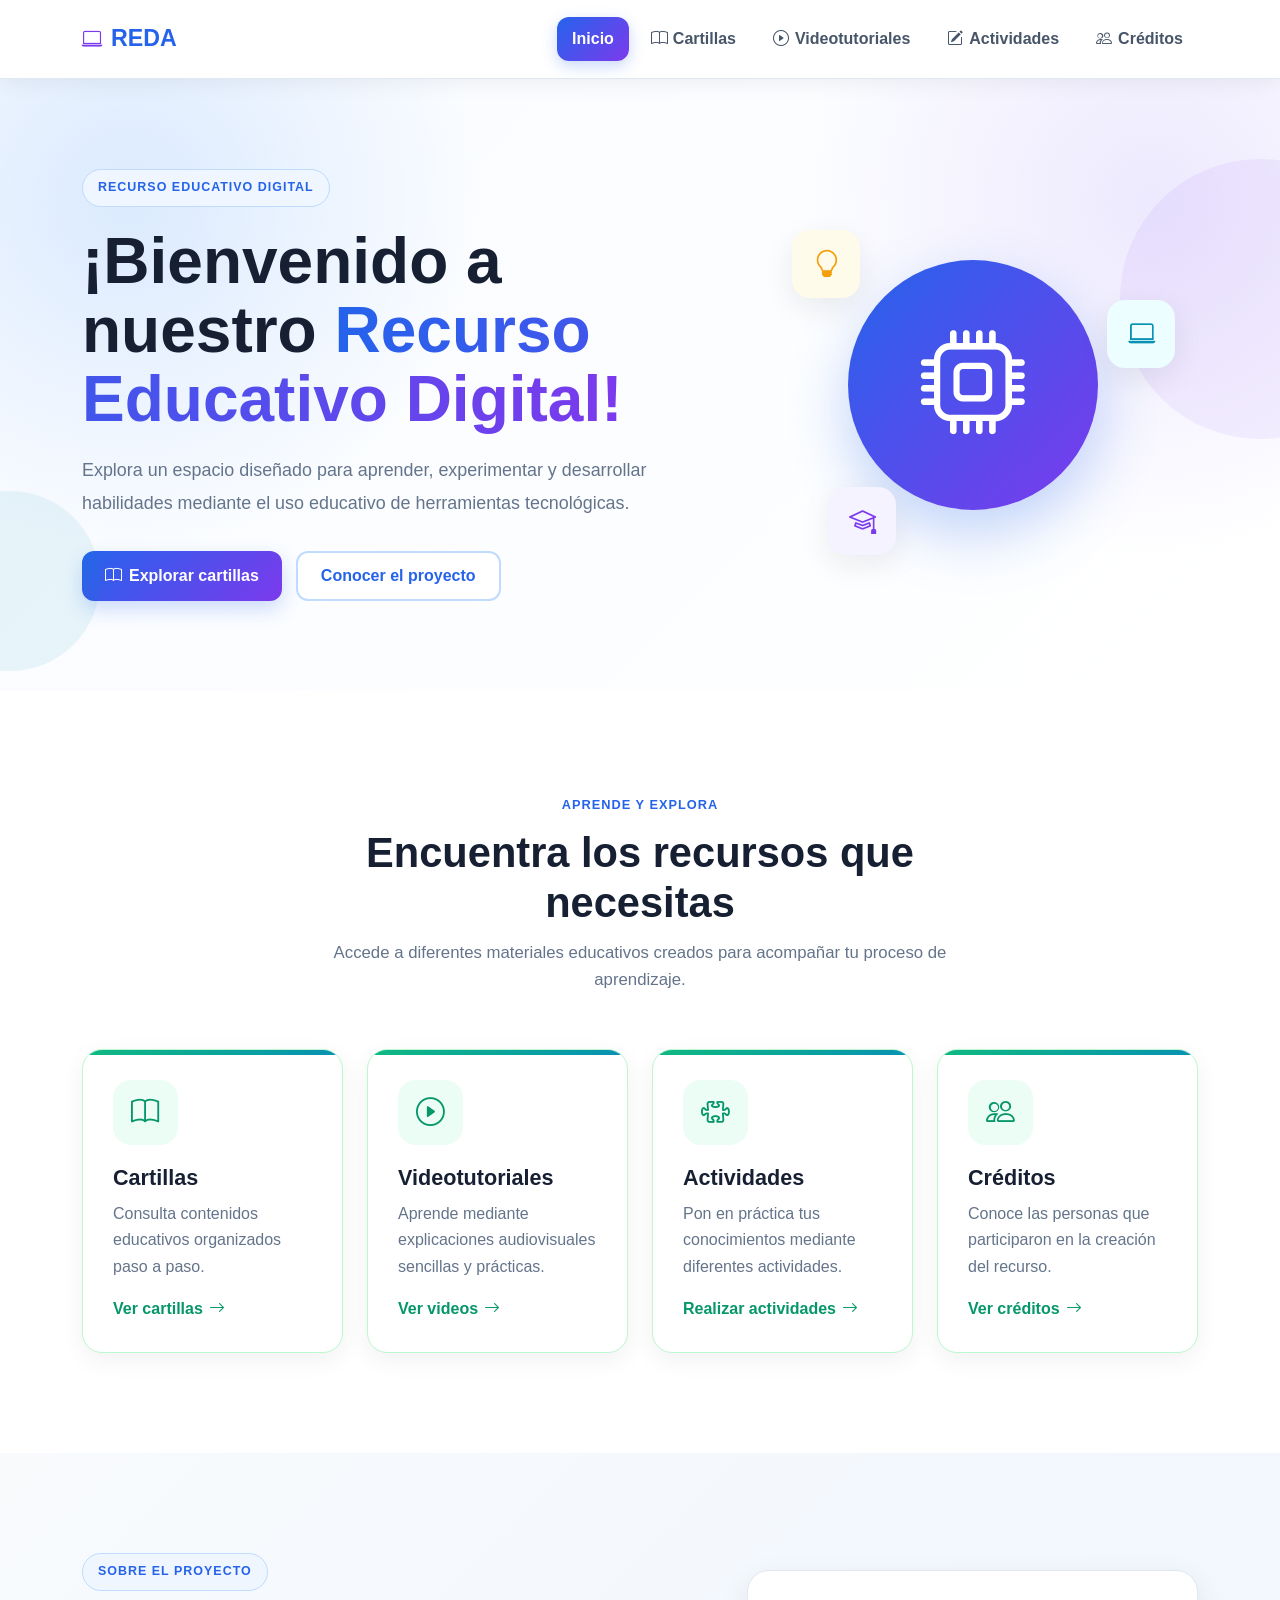
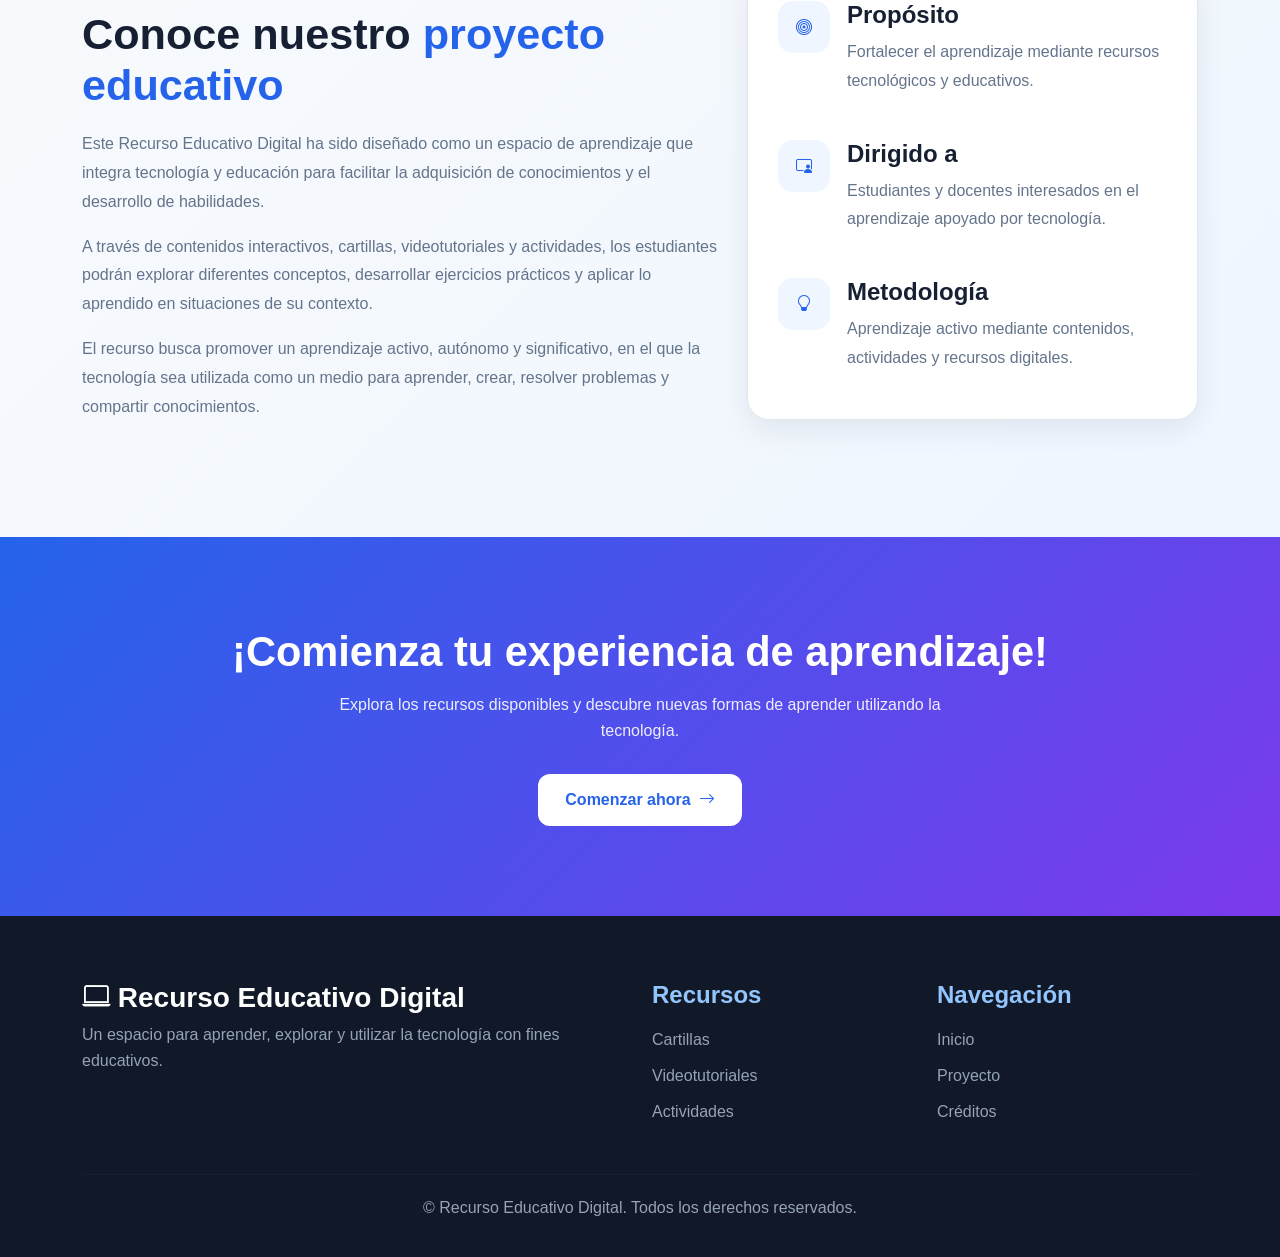
==== index.html @ 580f33d4 "avance1" ====
<!DOCTYPE html>
<html lang="es">
<head>
    <meta charset="UTF-8">
    <meta name="viewport" content="width=device-width, initial-scale=1.0">

    <title>Recurso Educativo Digital</title>

    <!-- Bootstrap -->
    <link 
        href="https://cdn.jsdelivr.net/npm/bootstrap@5.3.2/dist/css/bootstrap.min.css" 
        rel="stylesheet"
    >

    <!-- Iconos -->
    <link 
        rel="stylesheet" 
        href="https://cdn.jsdelivr.net/npm/bootstrap-icons@1.11.3/font/bootstrap-icons.min.css"
    >

    <!-- CSS propio -->
    <link rel="stylesheet" href="css/variables.css"> 
    <link rel="stylesheet" href="css/base.css">
    <link rel="stylesheet" href="css/layout.css">
    <link rel="stylesheet" href="css/components.css">
</head>

<body>

    <!-- ================= HEADER ================= -->
    <header class="header-principal">

        <nav class="menu-principal navbar navbar-expand-lg">

            <div class="container">

                <!-- Logo / Nombre -->
                <a class="navbar-brand" href="index.html">
                    <i class="bi bi-laptop"></i>
                    REDA
                </a>

                <!-- Botón responsive -->
                <button 
                    class="navbar-toggler" 
                    type="button"
                    data-bs-toggle="collapse"
                    data-bs-target="#menuNavegacion"
                >
                    <span class="navbar-toggler-icon"></span>
                </button>

                <!-- Menú -->
                <div class="collapse navbar-collapse" id="menuNavegacion">

                    <ul class="navbar-nav ms-auto">

                        <li class="nav-item">
                            <a class="nav-link activo" href="index.html">
                                Inicio
                            </a>
                        </li>

                        <li class="nav-item">
                            <a class="nav-link" href="cartillas.html">
                                <i class="bi bi-book"></i>
                                Cartillas
                            </a>
                        </li>

                        <li class="nav-item">
                            <a class="nav-link" href="videotutoriales.html">
                                <i class="bi bi-play-circle"></i>
                                Videotutoriales
                            </a>
                        </li>

                        <li class="nav-item">
                            <a class="nav-link" href="actividades.html">
                                <i class="bi bi-pencil-square"></i>
                                Actividades
                            </a>
                        </li>

                        <li class="nav-item">
                            <a class="nav-link" href="creditos.html">
                                <i class="bi bi-people"></i>
                                Créditos
                            </a>
                        </li>

                    </ul>

                </div>

            </div>

        </nav>

    </header>


    <!-- ================= HERO ================= -->
    <main>

        <section class="hero">

            <div class="container">

                <div class="row align-items-center">

                    <!-- Texto -->
                    <div class="col-lg-7">

                        <span class="etiqueta">
                            RECURSO EDUCATIVO DIGITAL
                        </span>

                        <h1>
                            ¡Bienvenido a nuestro
                            <span>Recurso Educativo Digital!</span>
                        </h1>

                        <p class="hero-texto">
                            Explora un espacio diseñado para aprender,
                            experimentar y desarrollar habilidades mediante
                            el uso educativo de herramientas tecnológicas.
                        </p>

                        <div class="hero-botones">

                            <a href="cartillas.html" class="btn btn-principal">
                                <i class="bi bi-book"></i>
                                Explorar cartillas
                            </a>

                            <a href="#proyecto" class="btn btn-secundario">
                                Conocer el proyecto
                            </a>

                        </div>

                    </div>


                    <!-- Ilustración -->
                    <div class="col-lg-5">

                        <div class="hero-ilustracion">

                            <div class="icono-flotante icono-1">
                                <i class="bi bi-lightbulb"></i>
                            </div>

                            <div class="icono-flotante icono-2">
                                <i class="bi bi-laptop"></i>
                            </div>

                            <div class="icono-flotante icono-3">
                                <i class="bi bi-mortarboard"></i>
                            </div>

                            <div class="circulo-principal">
                                <i class="bi bi-cpu"></i>
                            </div>

                        </div>

                    </div>

                </div>

            </div>

        </section>


        <!-- ================= RECURSOS ================= -->

        <section class="recursos">

            <div class="container">

                <div class="titulo-seccion">

                    <span>APRENDE Y EXPLORA</span>

                    <h2>
                        Encuentra los recursos
                        que necesitas
                    </h2>

                    <p>
                        Accede a diferentes materiales educativos
                        creados para acompañar tu proceso de aprendizaje.
                    </p>

                </div>


                <div class="row g-4">

                    <!-- Cartillas -->
                    <div class="col-md-6 col-lg-3">

                        <div class="tarjeta-recurso">

                            <div class="icono-recurso">
                                <i class="bi bi-book"></i>
                            </div>

                            <h3>Cartillas</h3>

                            <p>
                                Consulta contenidos educativos organizados
                                paso a paso.
                            </p>

                            <a href="cartillas.html">
                                Ver cartillas
                                <i class="bi bi-arrow-right"></i>
                            </a>

                        </div>

                    </div>


                    <!-- Videos -->
                    <div class="col-md-6 col-lg-3">

                        <div class="tarjeta-recurso">

                            <div class="icono-recurso">
                                <i class="bi bi-play-circle"></i>
                            </div>

                            <h3>Videotutoriales</h3>

                            <p>
                                Aprende mediante explicaciones audiovisuales
                                sencillas y prácticas.
                            </p>

                            <a href="videotutoriales.html">
                                Ver videos
                                <i class="bi bi-arrow-right"></i>
                            </a>

                        </div>

                    </div>


                    <!-- Actividades -->
                    <div class="col-md-6 col-lg-3">

                        <div class="tarjeta-recurso">

                            <div class="icono-recurso">
                                <i class="bi bi-puzzle"></i>
                            </div>

                            <h3>Actividades</h3>

                            <p>
                                Pon en práctica tus conocimientos mediante
                                diferentes actividades.
                            </p>

                            <a href="actividades.html">
                                Realizar actividades
                                <i class="bi bi-arrow-right"></i>
                            </a>

                        </div>

                    </div>


                    <!-- Créditos -->
                    <div class="col-md-6 col-lg-3">

                        <div class="tarjeta-recurso">

                            <div class="icono-recurso">
                                <i class="bi bi-people"></i>
                            </div>

                            <h3>Créditos</h3>

                            <p>
                                Conoce las personas que participaron
                                en la creación del recurso.
                            </p>

                            <a href="creditos.html">
                                Ver créditos
                                <i class="bi bi-arrow-right"></i>
                            </a>

                        </div>

                    </div>

                </div>

            </div>

        </section>


        <!-- ================= PRESENTACIÓN DEL PROYECTO ================= -->

        <section id="proyecto" class="presentacion-proyecto">

            <div class="container">

                <div class="row align-items-center">

                    <!-- Texto -->
                    <div class="col-lg-7">

                        <span class="etiqueta">
                            SOBRE EL PROYECTO
                        </span>

                        <h2>
                            Conoce nuestro
                            <span>proyecto educativo</span>
                        </h2>

                        <p>
                            Este Recurso Educativo Digital ha sido diseñado
                            como un espacio de aprendizaje que integra
                            tecnología y educación para facilitar la
                            adquisición de conocimientos y el desarrollo
                            de habilidades.
                        </p>

                        <p>
                            A través de contenidos interactivos, cartillas,
                            videotutoriales y actividades, los estudiantes
                            podrán explorar diferentes conceptos,
                            desarrollar ejercicios prácticos y aplicar
                            lo aprendido en situaciones de su contexto.
                        </p>

                        <p>
                            El recurso busca promover un aprendizaje
                            activo, autónomo y significativo, en el que
                            la tecnología sea utilizada como un medio
                            para aprender, crear, resolver problemas
                            y compartir conocimientos.
                        </p>

                    </div>


                    <!-- Información -->
                    <div class="col-lg-5">

                        <div class="info-proyecto">

                            <div class="dato-proyecto">

                                <div class="dato-icono">
                                    <i class="bi bi-bullseye"></i>
                                </div>

                                <div>
                                    <h4>Propósito</h4>

                                    <p>
                                        Fortalecer el aprendizaje mediante
                                        recursos tecnológicos y educativos.
                                    </p>
                                </div>

                            </div>


                            <div class="dato-proyecto">

                                <div class="dato-icono">
                                    <i class="bi bi-person-video3"></i>
                                </div>

                                <div>
                                    <h4>Dirigido a</h4>

                                    <p>
                                        Estudiantes y docentes interesados
                                        en el aprendizaje apoyado por tecnología.
                                    </p>
                                </div>

                            </div>


                            <div class="dato-proyecto">

                                <div class="dato-icono">
                                    <i class="bi bi-lightbulb"></i>
                                </div>

                                <div>
                                    <h4>Metodología</h4>

                                    <p>
                                        Aprendizaje activo mediante contenidos,
                                        actividades y recursos digitales.
                                    </p>
                                </div>

                            </div>

                        </div>

                    </div>

                </div>

            </div>

        </section>


        <!-- ================= LLAMADO A LA ACCIÓN ================= -->

        <section class="llamado-accion">

            <div class="container text-center">

                <h2>
                    ¡Comienza tu experiencia de aprendizaje!
                </h2>

                <p>
                    Explora los recursos disponibles y descubre nuevas
                    formas de aprender utilizando la tecnología.
                </p>

                <a href="cartillas.html" class="btn btn-blanco">
                    Comenzar ahora
                    <i class="bi bi-arrow-right"></i>
                </a>

            </div>

        </section>

    </main>


    <!-- ================= FOOTER ================= -->

    <footer class="footer">

        <div class="container">

            <div class="row">

                <div class="col-md-6">

                    <h3>
                        <i class="bi bi-laptop"></i>
                        Recurso Educativo Digital
                    </h3>

                    <p>
                        Un espacio para aprender, explorar y utilizar
                        la tecnología con fines educativos.
                    </p>

                </div>


                <div class="col-md-3">

                    <h4>Recursos</h4>

                    <a href="cartillas.html">Cartillas</a>
                    <a href="videotutoriales.html">Videotutoriales</a>
                    <a href="actividades.html">Actividades</a>

                </div>


                <div class="col-md-3">

                    <h4>Navegación</h4>

                    <a href="index.html">Inicio</a>
                    <a href="#proyecto">Proyecto</a>
                    <a href="creditos.html">Créditos</a>

                </div>

            </div>


            <hr>

            <div class="footer-bottom">

                <p>
                    © <span id="anio"></span>
                    Recurso Educativo Digital.
                    Todos los derechos reservados.
                </p>

            </div>

        </div>

    </footer>


    <!-- Bootstrap JS -->
    <script 
        src="https://cdn.jsdelivr.net/npm/bootstrap@5.3.2/dist/js/bootstrap.bundle.min.js">
    </script>

    <!-- JS propio -->
    <script src="js/index.js"></script>

</body>
</html>
---- css/variables.css ----
:root {

    /* COLORES PRINCIPALES */

    --azul: #2563eb;
    --azul-oscuro: #1d4ed8;
    --azul-claro: #eff6ff;

    --morado: #7c3aed;
    --morado-claro: #f5f3ff;

    --turquesa: #0891b2;
    --turquesa-claro: #ecfeff;

    --verde: #10b981;
    --verde-oscuro: #059669;
    --verde-claro: #ecfdf5;

    --naranja: #f59e0b;
    --naranja-claro: #fffbeb;

    --rosa: #ec4899;
    --rosa-claro: #fdf2f8;


    /* TEXTO */

    --texto: #172033;
    --texto-secundario: #64748b;


    /* FONDOS */

    --blanco: #ffffff;
    --fondo: #f8fafc;
    --fondo-azul: #f1f5ff;


    /* BORDES */

    --borde: #e2e8f0;


    /* SOMBRAS */

    --sombra:
        0 10px 30px rgba(15, 23, 42, 0.08);

    --sombra-hover:
        0 18px 40px rgba(15, 23, 42, 0.13);


    /* BORDES */

    --radio: 18px;
}
---- css/base.css ----
* {
    margin: 0;
    padding: 0;
    box-sizing: border-box;
}

html {
    scroll-behavior: smooth;
}

body {
    font-family: Arial, Helvetica, sans-serif;
    color: var(--color-texto);
    background: var(--color-fondo);
    line-height: 1.6;
}

a {
    text-decoration: none;
}

p {
    color: var(--color-texto-suave);
}

h1,
h2,
h3,
h4 {
    font-weight: 700;
}
---- css/layout.css ----
/* =====================================
   GENERAL
===================================== */

* {
    box-sizing: border-box;
}

html {
    scroll-behavior: smooth;
}

body {
    margin: 0;
    font-family: "Segoe UI", Arial, sans-serif;
    color: var(--texto);
    background: var(--fondo);
}

a {
    text-decoration: none;
}


/* =====================================
   BARRA DE NAVEGACIÓN
===================================== */

.header-principal {

    position: sticky;
    top: 0;

    z-index: 1000;

    background: rgba(255,255,255,0.94);

    backdrop-filter: blur(12px);

    border-bottom: 1px solid var(--borde);

    box-shadow:
        0 4px 20px rgba(15,23,42,0.06);
}


.menu-principal {

    min-height: 78px;
}


/* LOGO */

.navbar-brand {

    display: flex;

    align-items: center;

    gap: 8px;

    font-size: 1.45rem;

    font-weight: 800;

    color: var(--azul) !important;
}

.navbar-brand i {

    font-size: 1.3rem;

    color: var(--morado);
}


/* MENU */

.navbar-nav {

    gap: 7px;
}

.nav-link {

    display: flex !important;

    align-items: center;

    gap: 6px;

    padding: 9px 15px !important;

    border-radius: 12px;

    color: #475569 !important;

    font-weight: 600;

    transition: all 0.25s ease;
}

.nav-link:hover {

    color: var(--azul) !important;

    background: var(--azul-claro);

    transform: translateY(-2px);
}


/* INICIO ACTIVO */

.nav-link.activo {

    color: white !important;

    background:
        linear-gradient(
            135deg,
            var(--azul),
            var(--morado)
        );

    box-shadow:
        0 5px 15px rgba(37,99,235,0.25);
}

.nav-link.activo:hover {

    color: white !important;

    background:
        linear-gradient(
            135deg,
            var(--azul-oscuro),
            var(--morado)
        );
}


/* =====================================
   HERO
===================================== */

.hero {

    position: relative;

    overflow: hidden;

    min-height: 600px;

    display: flex;

    align-items: center;

    padding: 90px 0;

    background:

        radial-gradient(
            circle at 10% 20%,
            #dbeafe,
            transparent 28%
        ),

        radial-gradient(
            circle at 90% 20%,
            #ede9fe,
            transparent 28%
        ),

        linear-gradient(
            135deg,
            #f8fbff,
            #ffffff
        );
}


/* decoración */

.hero::before {

    content: "";

    position: absolute;

    width: 280px;

    height: 280px;

    border-radius: 50%;

    background:
        rgba(124,58,237,0.07);

    right: -120px;

    top: 80px;
}

.hero::after {

    content: "";

    position: absolute;

    width: 180px;

    height: 180px;

    border-radius: 50%;

    background:
        rgba(8,145,178,0.08);

    left: -80px;

    bottom: 20px;
}


/* TITULO */

.hero h1 {

    position: relative;

    z-index: 2;

    font-size:
        clamp(
            2.5rem,
            5vw,
            4.2rem
        );

    line-height: 1.08;

    font-weight: 800;

    margin: 20px 0;
}

.hero h1 span {

    background:

        linear-gradient(
            90deg,
            var(--azul),
            var(--morado)
        );

    -webkit-background-clip: text;

    -webkit-text-fill-color: transparent;
}


.hero-texto {

    max-width: 680px;

    color: var(--texto-secundario);

    font-size: 1.12rem;

    line-height: 1.8;

    margin-bottom: 32px;
}


/* ETIQUETA */

.etiqueta {

    display: inline-block;

    padding: 8px 15px;

    border-radius: 50px;

    background: var(--azul-claro);

    color: var(--azul);

    border: 1px solid #bfdbfe;

    font-size: 0.78rem;

    font-weight: 800;

    letter-spacing: 1px;
}


/* =====================================
   BOTONES HERO
===================================== */

.hero-botones {

    display: flex;

    gap: 14px;

    flex-wrap: wrap;
}


/* =====================================
   ILUSTRACIÓN
===================================== */

.hero-ilustracion {

    height: 390px;

    position: relative;

    display: flex;

    justify-content: center;

    align-items: center;
}


.circulo-principal {

    width: 250px;

    height: 250px;

    border-radius: 50%;

    display: flex;

    justify-content: center;

    align-items: center;

    color: white;

    font-size: 6.5rem;

    background:

        linear-gradient(
            135deg,
            var(--azul),
            var(--morado)
        );

    box-shadow:

        0 25px 60px
        rgba(37,99,235,0.28);
}


/* ICONOS FLOTANTES */

.icono-flotante {

    position: absolute;

    width: 68px;

    height: 68px;

    border-radius: 18px;

    display: flex;

    justify-content: center;

    align-items: center;

    font-size: 1.7rem;

    background: white;

    box-shadow: var(--sombra);

    animation: flotar 4s ease-in-out infinite;
}


.icono-1 {

    top: 40px;

    left: 10%;

    color: var(--naranja);

    background: var(--naranja-claro);
}

.icono-2 {

    right: 5%;

    top: 110px;

    color: var(--turquesa);

    background: var(--turquesa-claro);
}

.icono-3 {

    bottom: 25px;

    left: 18%;

    color: var(--morado);

    background: var(--morado-claro);
}


@keyframes flotar {

    0% {
        transform: translateY(0);
    }

    50% {
        transform: translateY(-10px);
    }

    100% {
        transform: translateY(0);
    }
}


/* =====================================
   RECURSOS
===================================== */

.recursos {

    padding: 100px 0;

    background: white;
}


.titulo-seccion {

    max-width: 700px;

    margin:
        0 auto 55px;

    text-align: center;
}


.titulo-seccion span {

    color: var(--azul);

    font-size: 0.8rem;

    font-weight: 800;

    letter-spacing: 1px;
}


.titulo-seccion h2 {

    margin: 12px 0;

    font-size: 2.6rem;

    font-weight: 800;
}


.titulo-seccion p {

    color: var(--texto-secundario);

    font-size: 1.05rem;
}


/* =====================================
   PRESENTACIÓN DEL PROYECTO
===================================== */

.presentacion-proyecto {

    padding: 100px 0;

    background:

        linear-gradient(
            135deg,
            #f8fafc,
            #eff6ff
        );
}


.presentacion-proyecto h2 {

    font-size: 2.7rem;

    font-weight: 800;

    margin: 18px 0;
}


.presentacion-proyecto h2 span {

    color: var(--azul);
}


.presentacion-proyecto p {

    color: var(--texto-secundario);

    line-height: 1.8;
}


/* =====================================
   INFORMACIÓN PROYECTO
===================================== */

.info-proyecto {

    padding: 30px;

    background: white;

    border-radius: 22px;

    border: 1px solid var(--borde);

    box-shadow: var(--sombra);
}


.dato-proyecto {

    display: flex;

    gap: 17px;

    margin-bottom: 28px;
}


.dato-proyecto:last-child {

    margin-bottom: 0;
}


.dato-icono {

    flex-shrink: 0;

    width: 52px;

    height: 52px;

    border-radius: 15px;

    display: flex;

    align-items: center;

    justify-content: center;

    color: var(--azul);

    background: var(--azul-claro);
}


/* =====================================
   LLAMADO A LA ACCIÓN
===================================== */

.llamado-accion {

    padding: 90px 20px;

    color: white;

    background:

        linear-gradient(
            135deg,
            var(--azul),
            var(--morado)
        );
}


.llamado-accion h2 {

    font-size: 2.6rem;

    font-weight: 800;
}


.llamado-accion p {

    color: rgba(255,255,255,0.9);

    max-width: 650px;

    margin: 15px auto 30px;
}


/* =====================================
   FOOTER
===================================== */

.footer {

    padding: 65px 0 20px;

    color: white;

    background: #111827;
}


.footer h3 {

    color: white;

    font-weight: 800;
}


.footer h4 {

    color: #93c5fd;

    margin-bottom: 18px;
}


.footer p,
.footer a {

    color: #94a3b8;
}


.footer a {

    display: block;

    margin-bottom: 10px;

    transition: 0.25s;
}


.footer a:hover {

    color: white;

    transform: translateX(4px);
}


.footer hr {

    border-color:
        rgba(255,255,255,0.1);

    margin: 40px 0 20px;
}


.footer-bottom {

    text-align: center;
}


/* =====================================
   RESPONSIVE
===================================== */

@media (max-width: 991px) {

    .navbar-nav {

        padding-top: 15px;
    }

    .nav-link {

        margin-bottom: 4px;
    }

    .hero {

        text-align: center;
    }

    .hero-texto {

        margin-left: auto;

        margin-right: auto;
    }

    .hero-botones {

        justify-content: center;
    }

    .hero-ilustracion {

        margin-top: 40px;
    }
}


@media (max-width: 576px) {

    .hero {

        padding: 65px 0;
    }

    .hero-ilustracion {

        height: 300px;
    }

    .circulo-principal {

        width: 190px;

        height: 190px;

        font-size: 5rem;
    }

    .icono-flotante {

        width: 55px;

        height: 55px;
    }

    .recursos,
    .presentacion-proyecto {

        padding: 70px 0;
    }
}
---- css/components.css ----
/* =====================================
   BOTÓN PRINCIPAL
===================================== */

.btn-principal {

    display: inline-flex;

    align-items: center;

    gap: 8px;

    padding: 13px 23px;

    border-radius: 12px;

    color: white;

    font-weight: 700;

    background:

        linear-gradient(
            135deg,
            var(--azul),
            var(--morado)
        );

    border: none;

    box-shadow:
        0 8px 20px
        rgba(37,99,235,0.22);

    transition: 0.3s;
}


.btn-principal:hover {

    color: white;

    transform:
        translateY(-3px);

    box-shadow:
        0 12px 25px
        rgba(37,99,235,0.3);
}


/* =====================================
   BOTÓN SECUNDARIO
===================================== */

.btn-secundario {

    display: inline-flex;

    align-items: center;

    gap: 8px;

    padding: 11px 23px;

    border-radius: 12px;

    color: var(--azul);

    font-weight: 700;

    background: white;

    border: 2px solid #bfdbfe;

    transition: 0.3s;
}


.btn-secundario:hover {

    color: white;

    background: var(--azul);

    border-color: var(--azul);

    transform:
        translateY(-3px);
}


/* =====================================
   TARJETAS DE RECURSOS
===================================== */

.tarjeta-recurso {

    position: relative;

    height: 100%;

    padding: 30px;

    border-radius: 20px;

    background: white;

    border: 1px solid var(--borde);

    box-shadow:
        0 7px 25px
        rgba(15,23,42,0.06);

    transition:
        transform 0.3s ease,
        box-shadow 0.3s ease,
        border-color 0.3s ease;

    overflow: hidden;
}


/* línea superior */

.tarjeta-recurso::before {

    content: "";

    position: absolute;

    top: 0;

    left: 0;

    right: 0;

    height: 5px;

    background: var(--azul);
}


.tarjeta-recurso:hover {

    transform:
        translateY(-8px);

    box-shadow: var(--sombra-hover);
}


/* =====================================
   ICONO
===================================== */

.icono-recurso {

    width: 65px;

    height: 65px;

    display: flex;

    justify-content: center;

    align-items: center;

    border-radius: 18px;

    font-size: 1.8rem;

    margin-bottom: 20px;
}


/* =====================================
   CARTILLAS
===================================== */

.tarjeta-recurso:nth-child(1) {

    border-color:
        #bbf7d0;
}


.tarjeta-recurso:nth-child(1)::before {

    background:
        linear-gradient(
            90deg,
            var(--verde),
            var(--turquesa)
        );
}


.tarjeta-recurso:nth-child(1)
.icono-recurso {

    color: var(--verde-oscuro);

    background: var(--verde-claro);
}


.tarjeta-recurso:nth-child(1) a {

    color: var(--verde-oscuro);
}


/* =====================================
   VIDEOTUTORIALES
===================================== */

.tarjeta-recurso:nth-child(2) {

    border-color:
        #bfdbfe;
}


.tarjeta-recurso:nth-child(2)::before {

    background: var(--azul);
}


.tarjeta-recurso:nth-child(2)
.icono-recurso {

    color: var(--azul);

    background: var(--azul-claro);
}


.tarjeta-recurso:nth-child(2) a {

    color: var(--azul);
}


/* =====================================
   ACTIVIDADES
===================================== */

.tarjeta-recurso:nth-child(3) {

    border-color:
        #ddd6fe;
}


.tarjeta-recurso:nth-child(3)::before {

    background: var(--morado);
}


.tarjeta-recurso:nth-child(3)
.icono-recurso {

    color: var(--morado);

    background: var(--morado-claro);
}


.tarjeta-recurso:nth-child(3) a {

    color: var(--morado);
}


/* =====================================
   CRÉDITOS
===================================== */

.tarjeta-recurso:nth-child(4) {

    border-color:
        #fde68a;
}


.tarjeta-recurso:nth-child(4)::before {

    background: var(--naranja);
}


.tarjeta-recurso:nth-child(4)
.icono-recurso {

    color: #d97706;

    background: var(--naranja-claro);
}


.tarjeta-recurso:nth-child(4) a {

    color: #d97706;
}


/* =====================================
   TEXTO TARJETAS
===================================== */

.tarjeta-recurso h3 {

    font-size: 1.35rem;

    font-weight: 800;

    margin-bottom: 10px;
}


.tarjeta-recurso p {

    min-height: 75px;

    color: var(--texto-secundario);

    line-height: 1.65;
}


.tarjeta-recurso a {

    display: inline-flex;

    align-items: center;

    gap: 6px;

    font-weight: 700;

    transition: 0.25s;
}


.tarjeta-recurso a:hover {

    gap: 11px;
}


/* =====================================
   BOTÓN BLANCO CTA
===================================== */

.btn-blanco {

    display: inline-flex;

    align-items: center;

    gap: 8px;

    padding: 13px 26px;

    border-radius: 12px;

    color: var(--azul);

    background: white;

    font-weight: 700;

    transition: 0.3s;
}


.btn-blanco:hover {

    color: var(--morado);

    transform:
        translateY(-3px);

    box-shadow:
        0 10px 25px
        rgba(0,0,0,0.15);
}
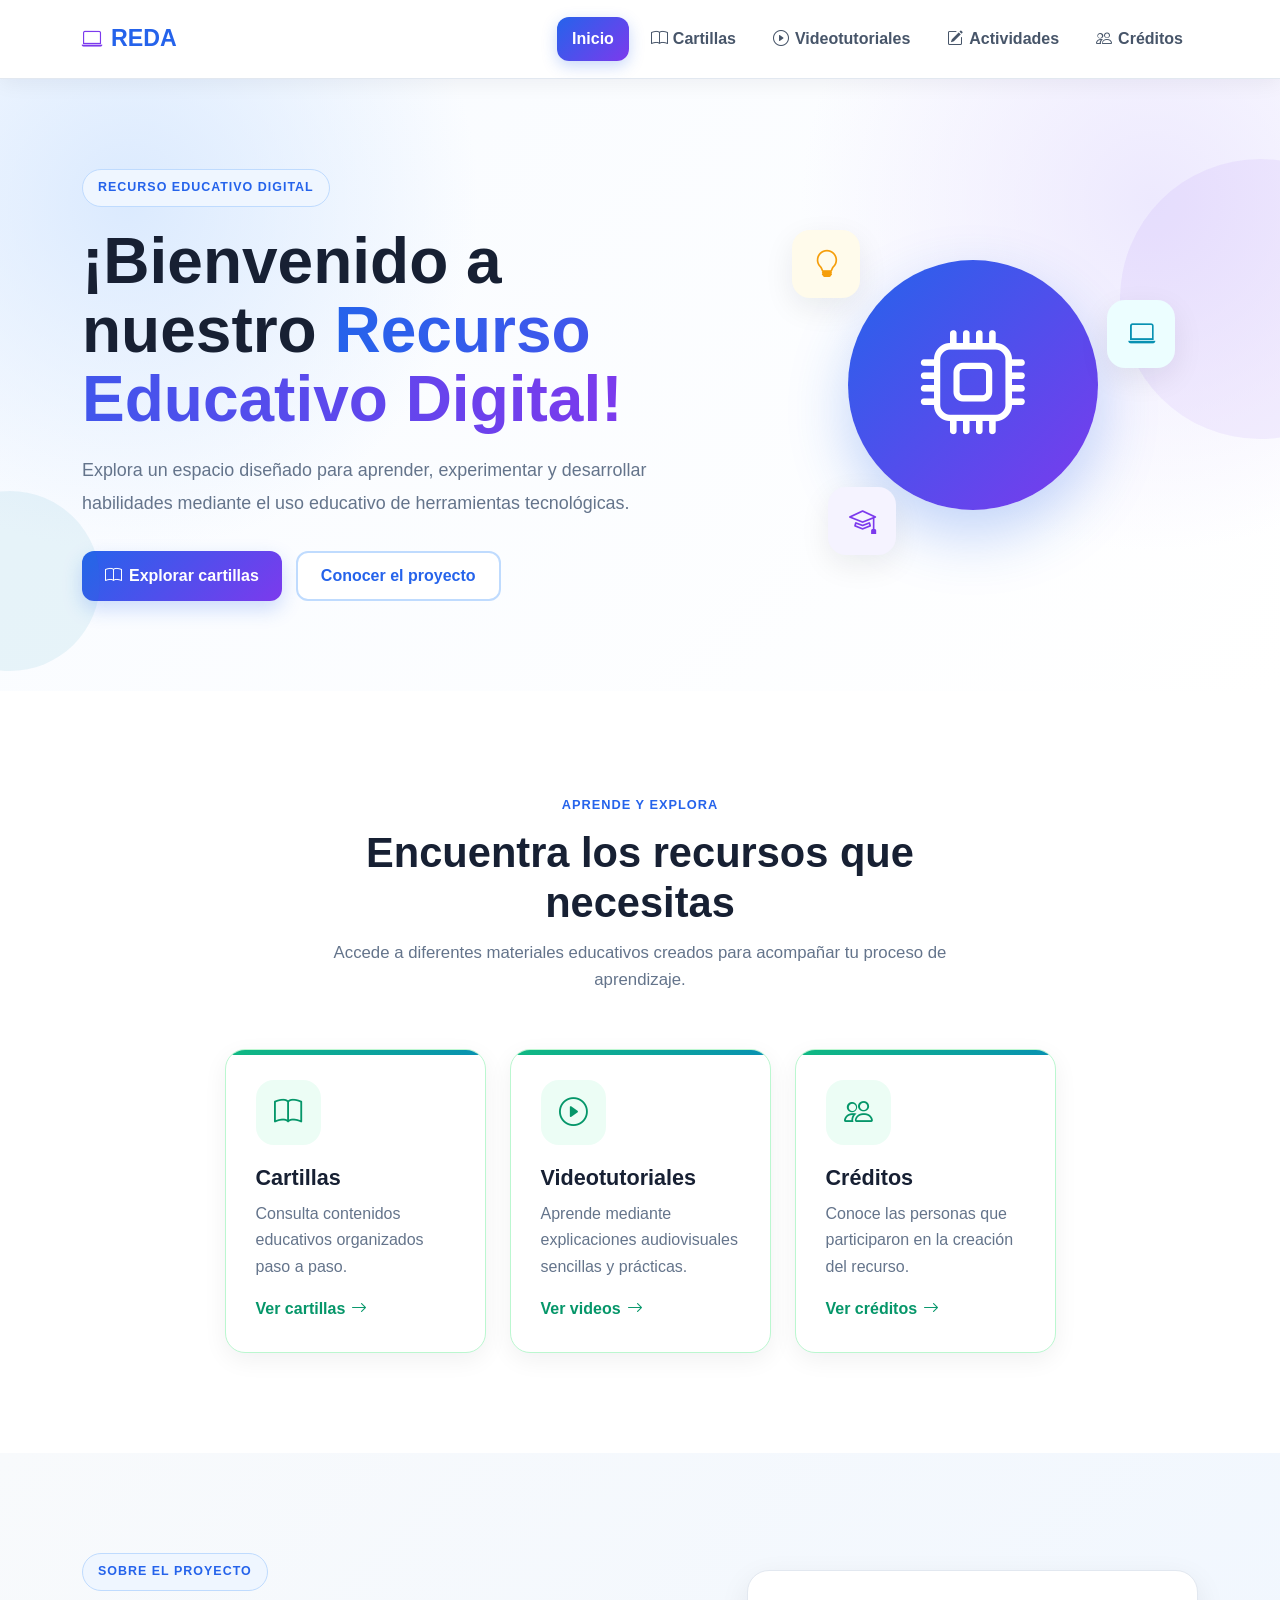
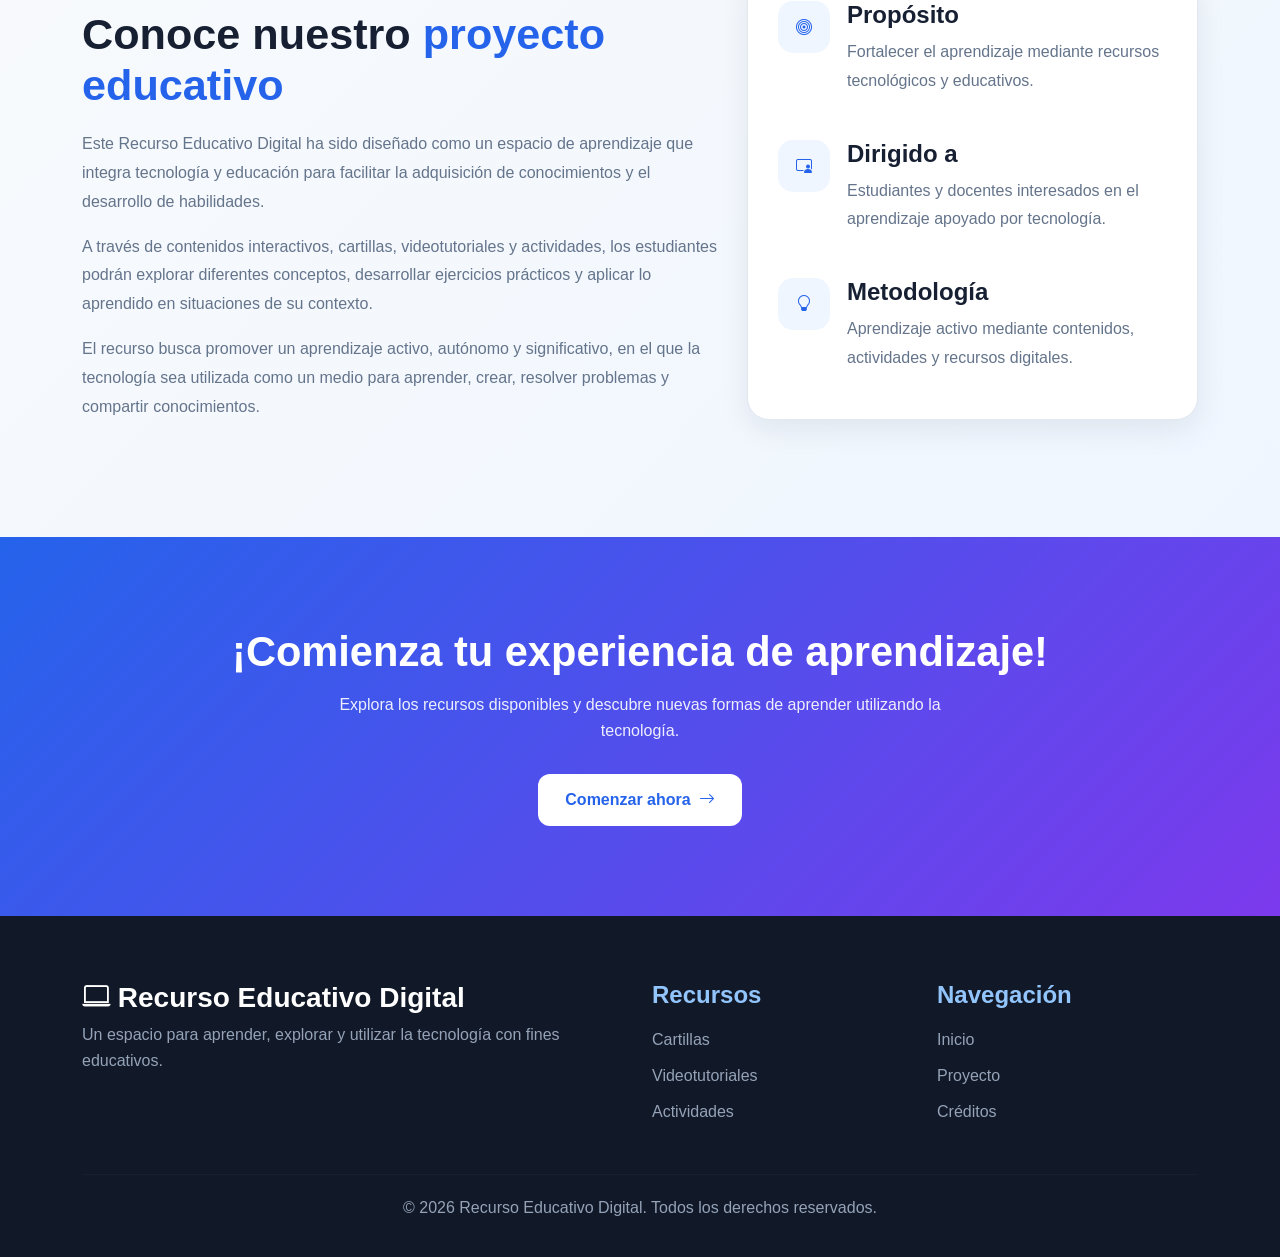
==== commit 4823d687: "seccion de ayuda y demas" ====
--- a/index.html
+++ b/index.html
@@ -69,7 +69,7 @@
                         </li>
 
                         <li class="nav-item">
-                            <a class="nav-link" href="videotutoriales.html">
+                            <a class="nav-link" href="tutoriales.html">
                                 <i class="bi bi-play-circle"></i>
                                 Videotutoriales
                             </a>
@@ -198,7 +198,7 @@
                 </div>
 
 
-                <div class="row g-4">
+                <div class="row g-4 justify-content-center">
 
                     <!-- Cartillas -->
                     <div class="col-md-6 col-lg-3">
@@ -252,30 +252,7 @@
                     </div>
 
 
-                    <!-- Actividades -->
-                    <div class="col-md-6 col-lg-3">
-
-                        <div class="tarjeta-recurso">
-
-                            <div class="icono-recurso">
-                                <i class="bi bi-puzzle"></i>
-                            </div>
-
-                            <h3>Actividades</h3>
-
-                            <p>
-                                Pon en práctica tus conocimientos mediante
-                                diferentes actividades.
-                            </p>
-
-                            <a href="actividades.html">
-                                Realizar actividades
-                                <i class="bi bi-arrow-right"></i>
-                            </a>
-
-                        </div>
-
-                    </div>
+                   
 
 
                     <!-- Créditos -->
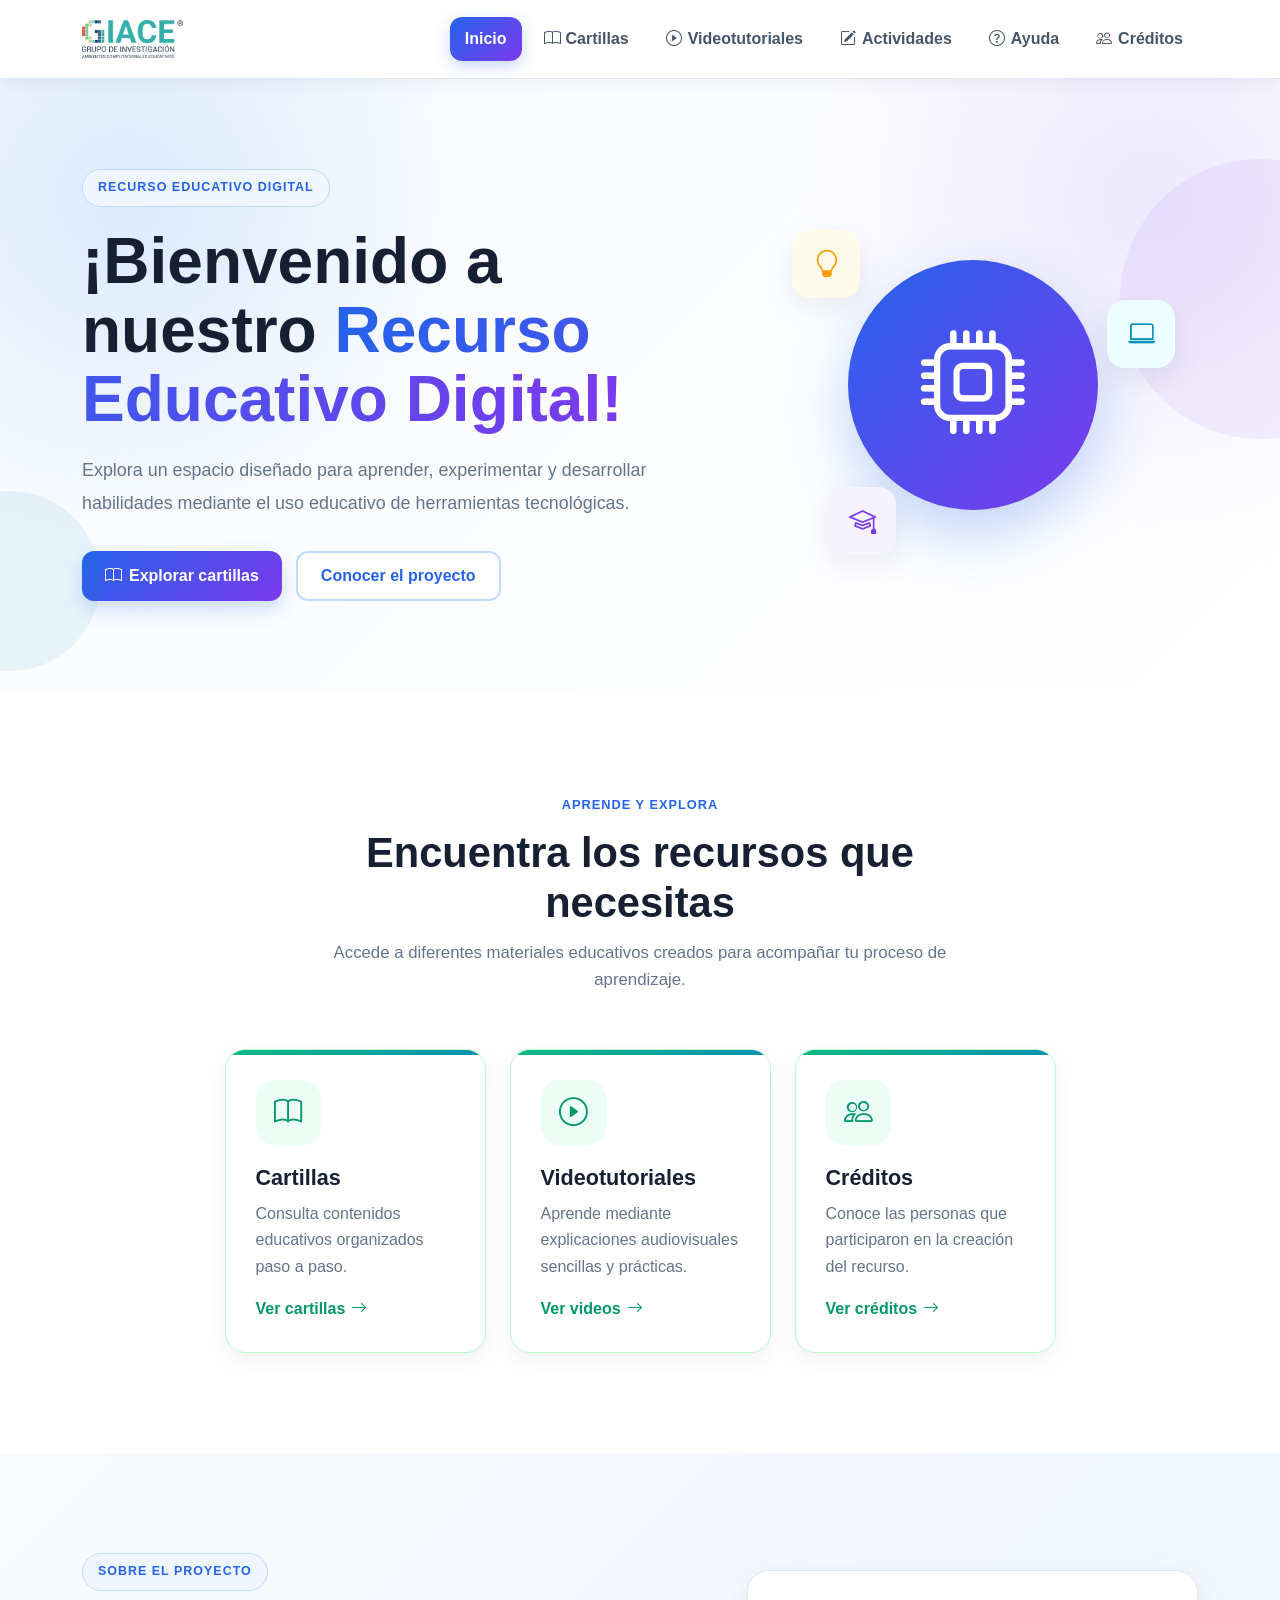
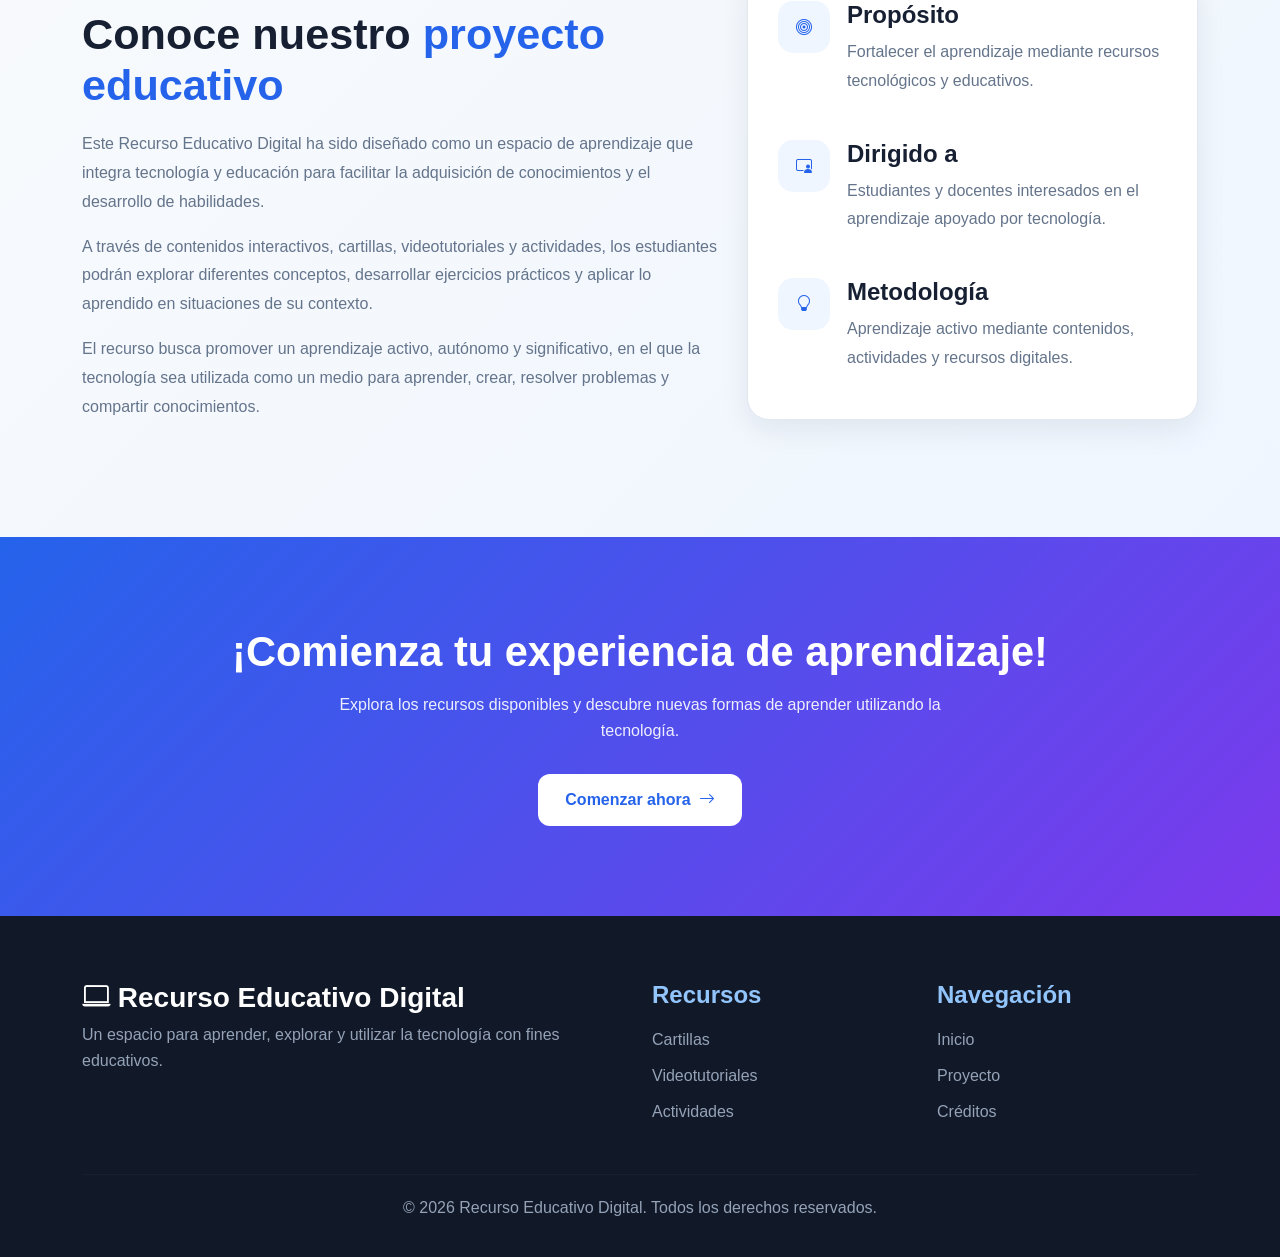
==== commit b993c89d: "logos" ====
--- a/index.html
+++ b/index.html
@@ -36,8 +36,7 @@
 
                 <!-- Logo / Nombre -->
                 <a class="navbar-brand" href="index.html">
-                    <i class="bi bi-laptop"></i>
-                    REDA
+                    <img class="logo-giace" src="logos/logo%20GIACE.png" alt="Logo GIACE">
                 </a>
 
                 <!-- Botón responsive -->
@@ -69,7 +68,7 @@
                         </li>
 
                         <li class="nav-item">
-                            <a class="nav-link" href="tutoriales.html">
+                            <a class="nav-link" href="videotutoriales.html">
                                 <i class="bi bi-play-circle"></i>
                                 Videotutoriales
                             </a>
@@ -79,6 +78,13 @@
                             <a class="nav-link" href="actividades.html">
                                 <i class="bi bi-pencil-square"></i>
                                 Actividades
+                            </a>
+                        </li>
+
+                        <li class="nav-item">
+                            <a class="nav-link" href="ayuda.html">
+                                <i class="bi bi-question-circle"></i>
+                                Ayuda
                             </a>
                         </li>
 
--- a/css/layout.css
+++ b/css/layout.css
@@ -72,6 +72,13 @@
     font-size: 1.3rem;
 
     color: var(--morado);
+}
+
+.navbar-brand .logo-giace {
+
+    height: 38px;
+
+    width: auto;
 }
 
 
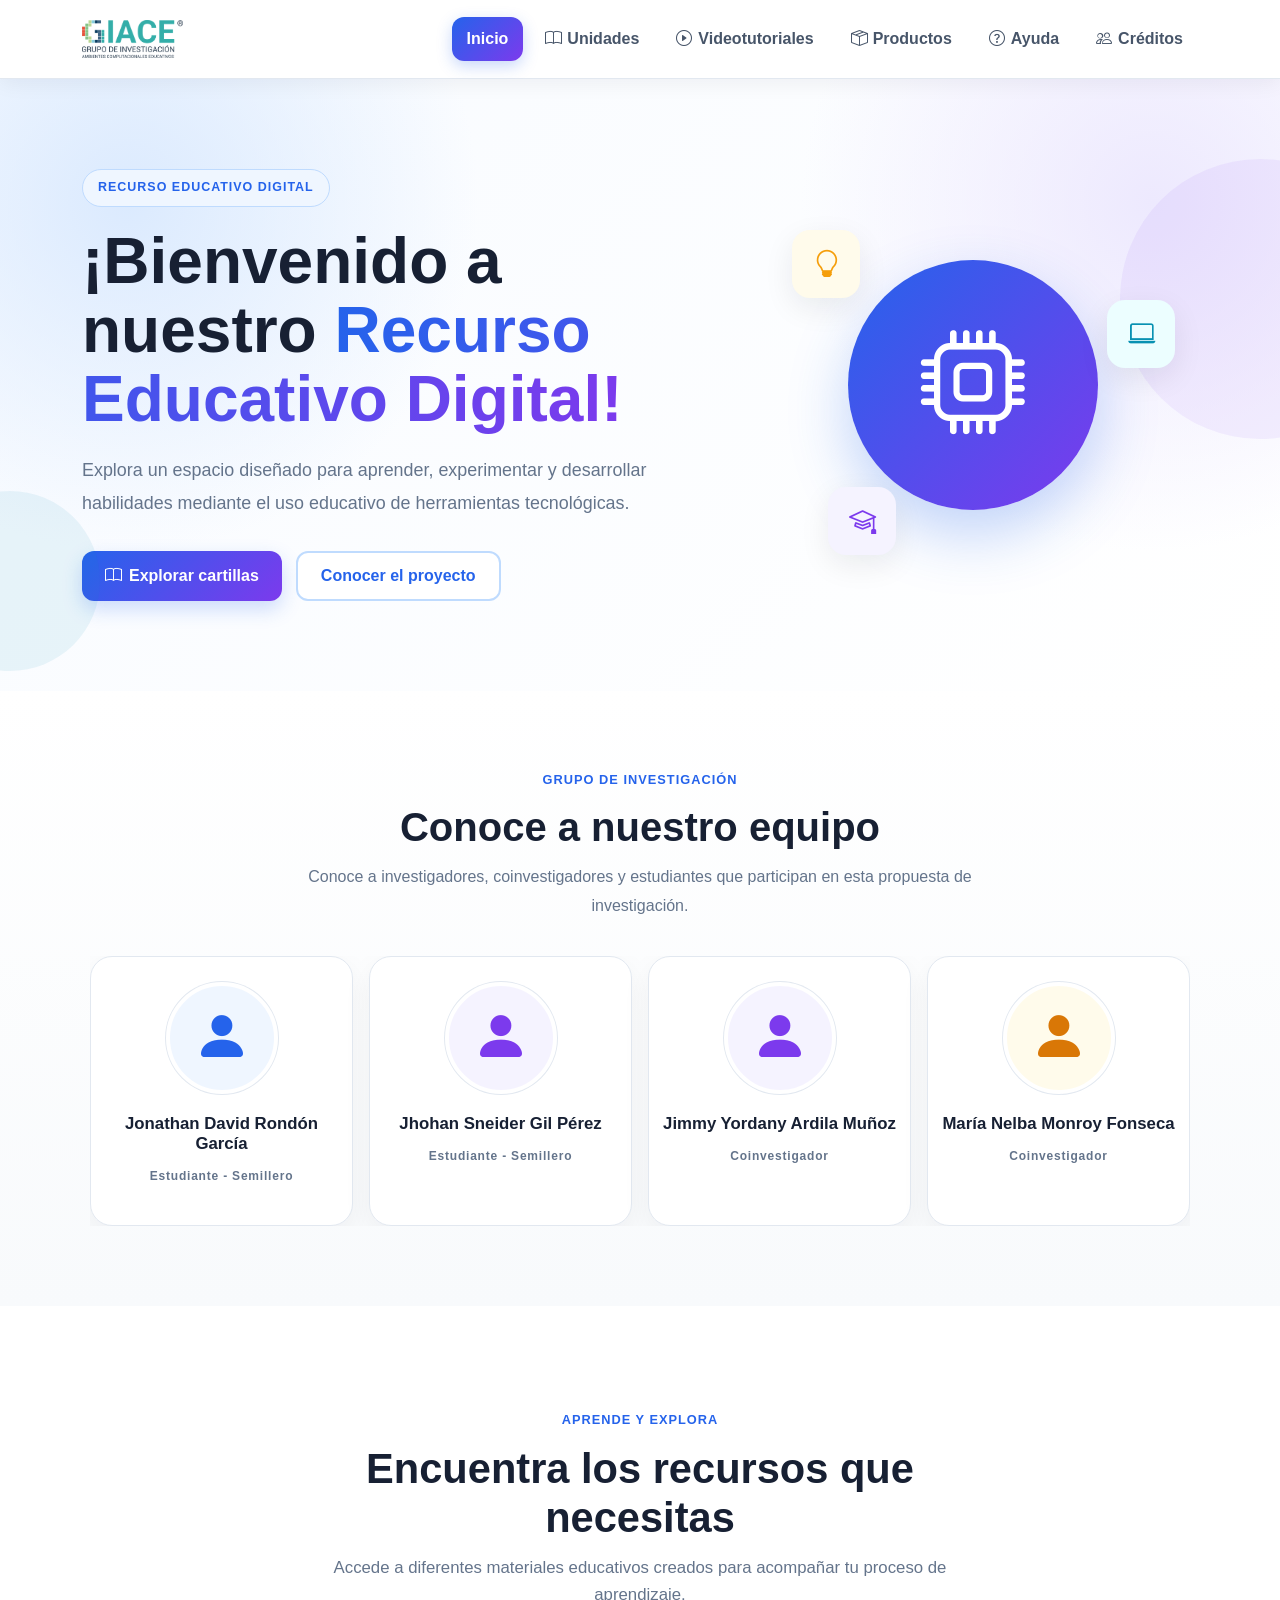
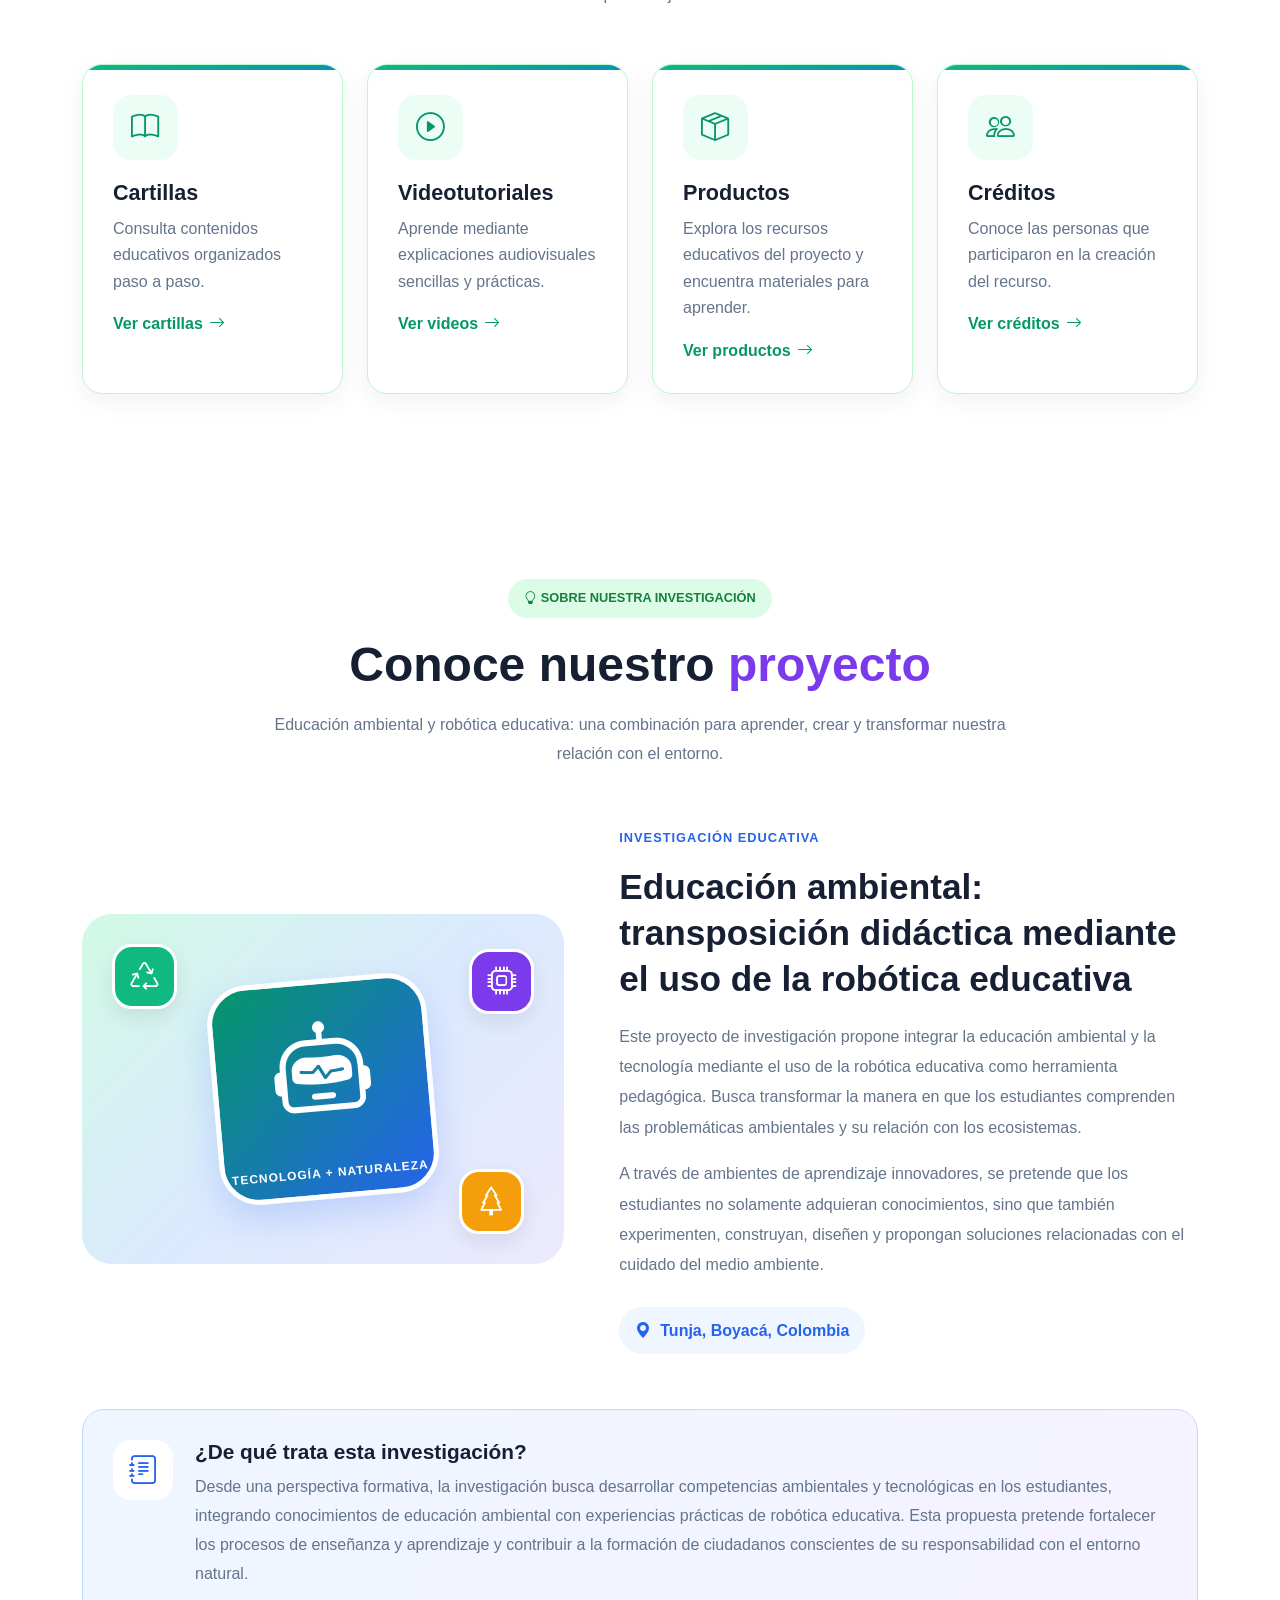
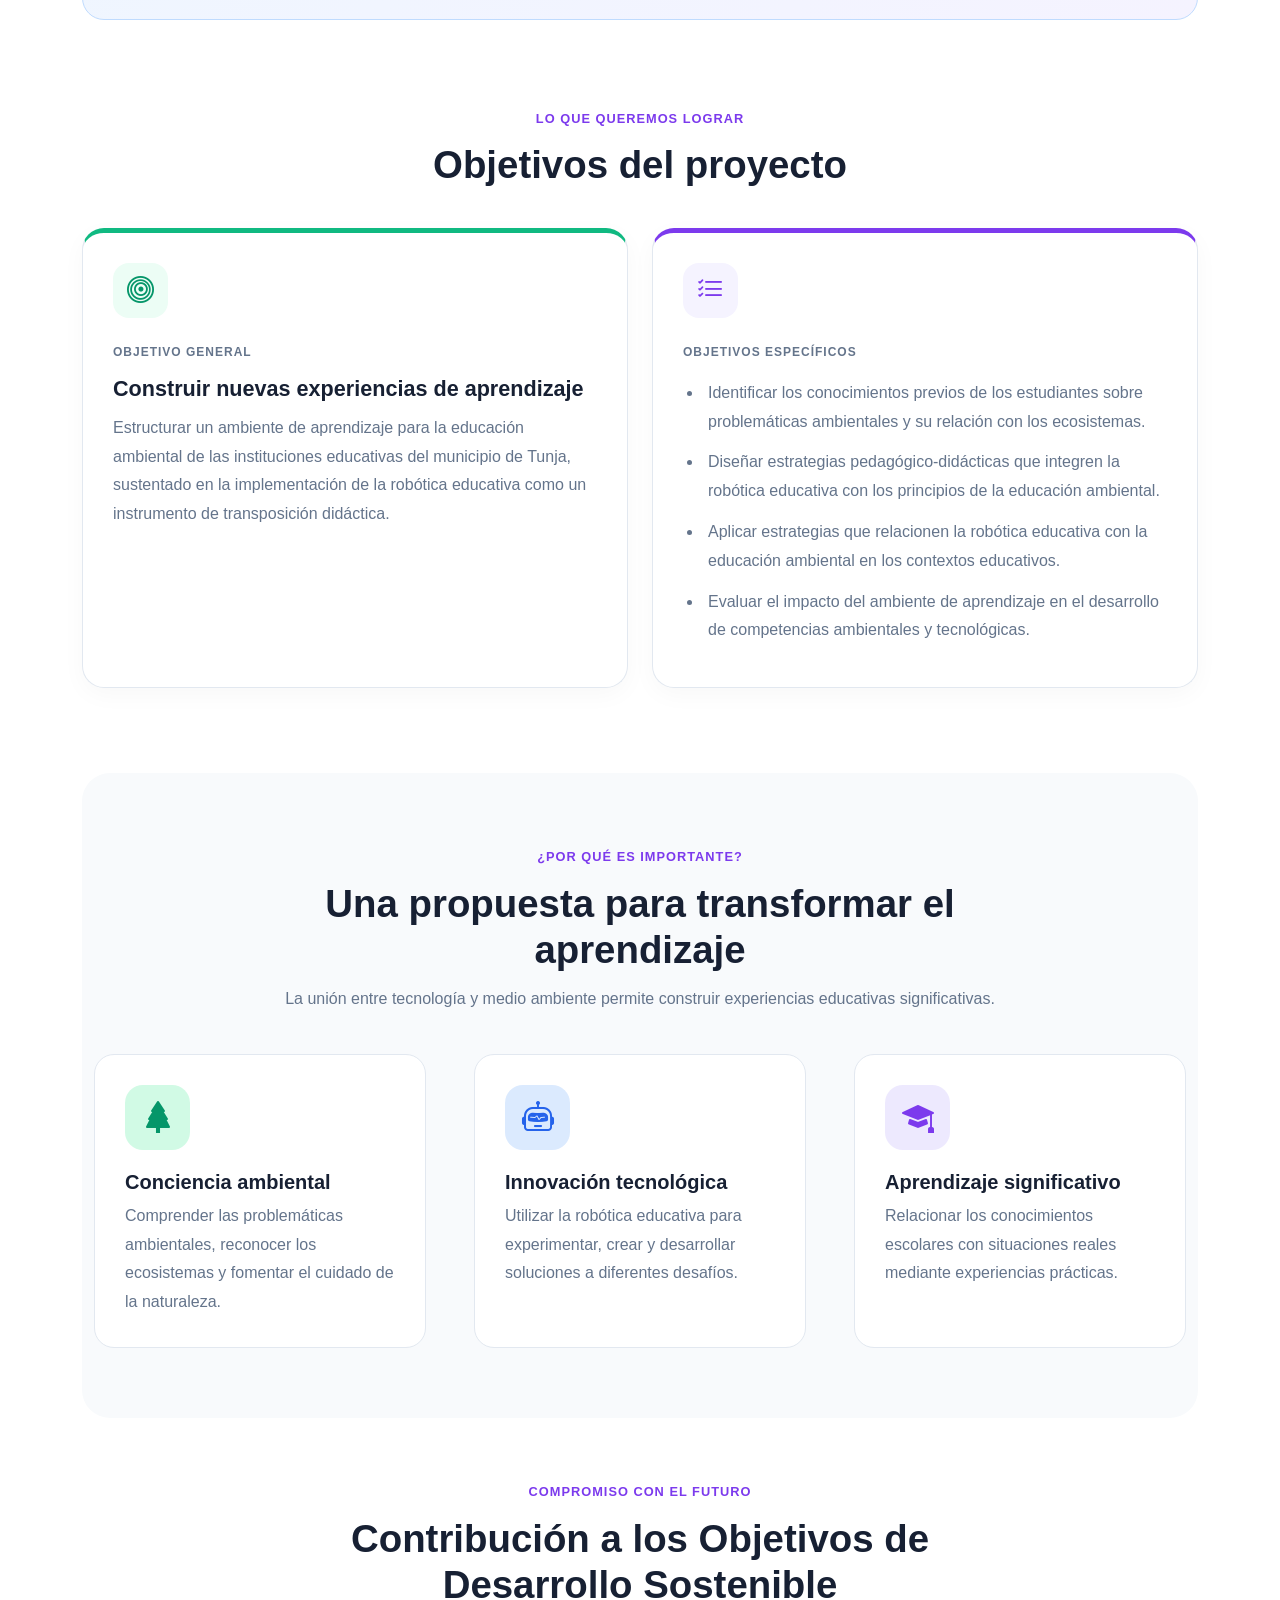
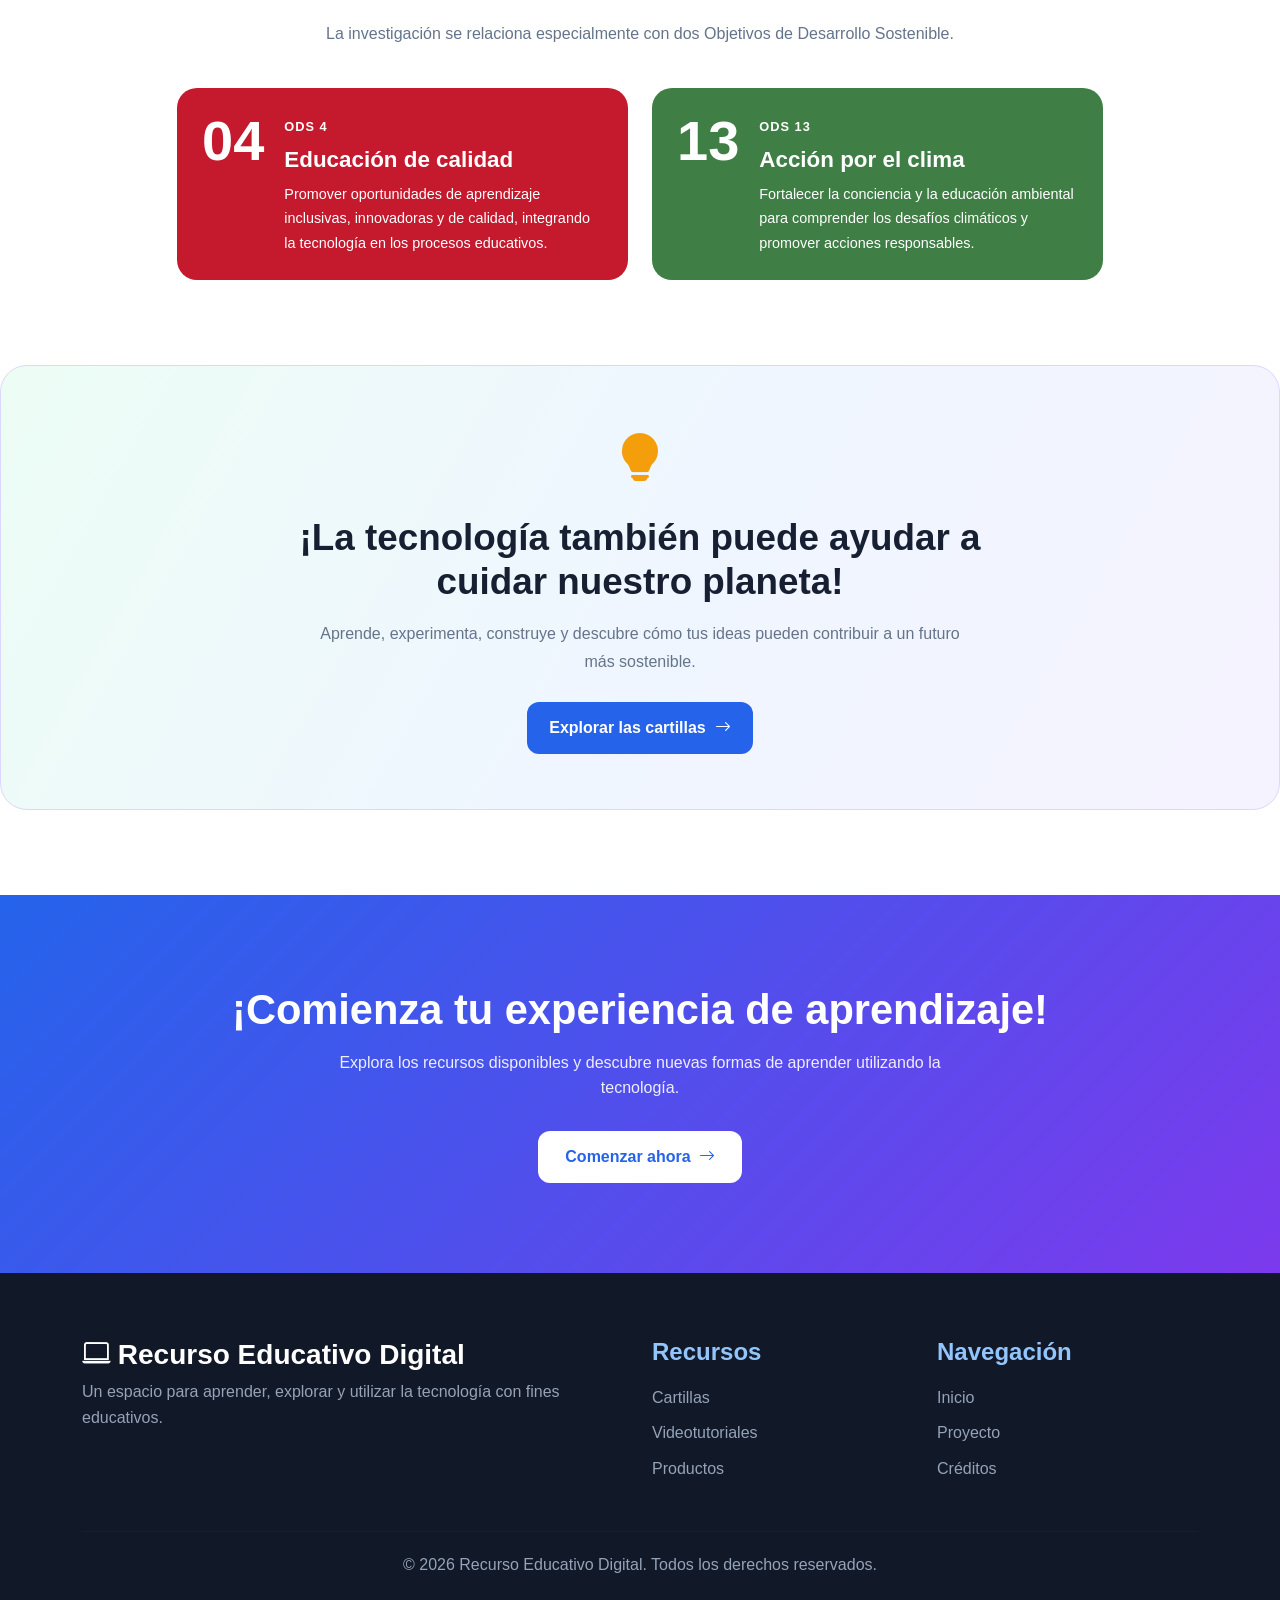
==== commit 8840db68: "2" ====
--- a/index.html
+++ b/index.html
@@ -1,5 +1,6 @@
 <!DOCTYPE html>
 <html lang="es">
+
 <head>
     <meta charset="UTF-8">
     <meta name="viewport" content="width=device-width, initial-scale=1.0">
@@ -7,22 +8,18 @@
     <title>Recurso Educativo Digital</title>
 
     <!-- Bootstrap -->
-    <link 
-        href="https://cdn.jsdelivr.net/npm/bootstrap@5.3.2/dist/css/bootstrap.min.css" 
-        rel="stylesheet"
-    >
+    <link href="https://cdn.jsdelivr.net/npm/bootstrap@5.3.2/dist/css/bootstrap.min.css" rel="stylesheet">
 
     <!-- Iconos -->
-    <link 
-        rel="stylesheet" 
-        href="https://cdn.jsdelivr.net/npm/bootstrap-icons@1.11.3/font/bootstrap-icons.min.css"
-    >
+    <link rel="stylesheet" href="https://cdn.jsdelivr.net/npm/bootstrap-icons@1.11.3/font/bootstrap-icons.min.css">
 
     <!-- CSS propio -->
-    <link rel="stylesheet" href="css/variables.css"> 
+    <link rel="stylesheet" href="css/variables.css">
+    <link rel="stylesheet" href="css/proyecto.css">
     <link rel="stylesheet" href="css/base.css">
     <link rel="stylesheet" href="css/layout.css">
     <link rel="stylesheet" href="css/components.css">
+    <link rel="stylesheet" href="css/equipo.css">
 </head>
 
 <body>
@@ -40,12 +37,7 @@
                 </a>
 
                 <!-- Botón responsive -->
-                <button 
-                    class="navbar-toggler" 
-                    type="button"
-                    data-bs-toggle="collapse"
-                    data-bs-target="#menuNavegacion"
-                >
+                <button class="navbar-toggler" type="button" data-bs-toggle="collapse" data-bs-target="#menuNavegacion">
                     <span class="navbar-toggler-icon"></span>
                 </button>
 
@@ -63,7 +55,7 @@
                         <li class="nav-item">
                             <a class="nav-link" href="cartillas.html">
                                 <i class="bi bi-book"></i>
-                                Cartillas
+                                Unidades
                             </a>
                         </li>
 
@@ -75,9 +67,9 @@
                         </li>
 
                         <li class="nav-item">
-                            <a class="nav-link" href="actividades.html">
-                                <i class="bi bi-pencil-square"></i>
-                                Actividades
+                            <a class="nav-link" href="productos.html">
+                                <i class="bi bi-box-seam"></i>
+                                Productos
                             </a>
                         </li>
 
@@ -180,6 +172,178 @@
 
         </section>
 
+        <section class="equipo-inicio" aria-labelledby="titulo-equipo-inicio">
+            <div class="container">
+                <div class="equipo-inicio-encabezado">
+                    <span>GRUPO DE INVESTIGACIÓN</span>
+                    <h2 id="titulo-equipo-inicio">Conoce a nuestro equipo</h2>
+                    <p>
+                        Conoce a investigadores, coinvestigadores y estudiantes
+                        que participan en esta propuesta de investigación.
+                    </p>
+                </div>
+
+                <div id="carruselEquipo" class="carousel slide carrusel-equipo" data-bs-ride="carousel"
+                    data-bs-interval="4000" data-bs-pause="false" data-bs-keyboard="false" data-bs-touch="false">
+                    <div class="carousel-inner">
+                        <div class="carousel-item active">
+                            <div class="row g-3 justify-content-center">
+
+
+
+
+
+
+                                <div class="col-3">
+
+                                    <article class="persona-carrusel persona-carrusel-azul">
+                                        <div class="persona-carrusel-foto" role="img"
+                                            aria-label="Espacio para la foto de Jonathan David Rondón García">
+                                            <i class="bi bi-person-fill" aria-hidden="true"></i>
+                                        </div>
+                                        <h3><a href="https://apps1.uptc.edu.co/SiInvestigacionesFrontEnd/#/dashboard/detalle-investigador/10985"
+                                                target="_blank" rel="noopener">Jonathan David Rondón García</a></h3>
+                                        <span>Estudiante - Semillero </span>
+                                    </article>
+                                </div>
+
+
+
+                                <div class="col-3">
+                                    <article class="persona-carrusel persona-carrusel-morado">
+                                        <div class="persona-carrusel-foto" role="img"
+                                            aria-label="Espacio para la foto de Jhohan Sneider Gil Pérez">
+                                            <i class="bi bi-person-fill" aria-hidden="true"></i>
+                                        </div>
+                                        <h3><a href="https://apps1.uptc.edu.co/SiInvestigacionesFrontEnd/#/dashboard/detalle-investigador/10982"
+                                                target="_blank" rel="noopener">Jhohan Sneider Gil Pérez</a></h3>
+                                        <span>Estudiante - Semillero </span>
+                                    </article>
+                                </div>
+                                <div class="col-3">
+                                    <article class="persona-carrusel persona-carrusel-morado">
+                                        <div class="persona-carrusel-foto" role="img"
+                                            aria-label="Espacio para la foto de Jimmy Yordany Ardila Muñoz">
+                                            <i class="bi bi-person-fill" aria-hidden="true"></i>
+                                        </div>
+                                        <h3><a href="https://apps1.uptc.edu.co/SiInvestigacionesFrontEnd/#/dashboard/detalle-investigador/4490"
+                                                target="_blank" rel="noopener">Jimmy Yordany Ardila Muñoz</a></h3>
+                                        <span>Coinvestigador </span>
+                                    </article>
+                                </div>
+                                <div class="col-3">
+                                    <article class="persona-carrusel persona-carrusel-docente">
+                                        <div class="persona-carrusel-foto" role="img"
+                                            aria-label="Espacio para la foto de María Nelba Monroy Fonseca">
+                                            <i class="bi bi-person-fill" aria-hidden="true"></i>
+                                        </div>
+                                        <h3><a href="https://apps1.uptc.edu.co/SiInvestigacionesFrontEnd/#/dashboard/detalle-investigador/775"
+                                                target="_blank" rel="noopener">María Nelba Monroy Fonseca</a></h3>
+                                        <span>Coinvestigador </span>
+                                    </article>
+                                </div>
+                            </div>
+                        </div>
+
+                        <div class="carousel-item">
+                            <div class="row g-3 justify-content-center">
+                                <div class="col-3">
+                                    <article class="persona-carrusel persona-carrusel-azul">
+                                        <div class="persona-carrusel-foto" role="img"
+                                            aria-label="Espacio para la foto de Edgar Orlando Caro">
+                                            <i class="bi bi-person-fill" aria-hidden="true"></i>
+                                        </div>
+                                        <h3><a href="https://apps1.uptc.edu.co/SiInvestigacionesFrontEnd/#/dashboard/detalle-investigador/774"
+                                                target="_blank" rel="noopener">Edgar Orlando Caro</a></h3>
+                                        <span>Investigador Principal </span>
+                                    </article>
+                                </div>
+                                <div class="col-3">
+                                    <article class="persona-carrusel persona-carrusel-morado">
+                                        <div class="persona-carrusel-foto" role="img"
+                                            aria-label="Espacio para la foto de María Elsa Cañón Fandiño">
+                                            <i class="bi bi-person-fill" aria-hidden="true"></i>
+                                        </div>
+                                        <h3><a href="https://apps1.uptc.edu.co/SiInvestigacionesFrontEnd/#/dashboard/detalle-investigador/8195"
+                                                target="_blank" rel="noopener">María Elsa Cañón Fandiño</a></h3>
+                                        <span>Auxiliar - Joven Investigador </span>
+                                    </article>
+                                </div>
+                                <div class="col-3">
+                                    <article class="persona-carrusel persona-carrusel-verde">
+                                        <div class="persona-carrusel-foto" role="img"
+                                            aria-label="Espacio para la foto de Claudia Andrea Betancur Rojas">
+                                            <i class="bi bi-person-fill" aria-hidden="true"></i>
+                                        </div>
+                                        <h3><a href="https://apps1.uptc.edu.co/SiInvestigacionesFrontEnd/#/dashboard/detalle-investigador/11358"
+                                                target="_blank" rel="noopener">Claudia Andrea Betancur Rojas</a></h3>
+                                        <span>Investigador </span>
+                                    </article>
+                                </div>
+                                <div class="col-3">
+                                    <article class="persona-carrusel persona-carrusel-docente">
+                                        <div class="persona-carrusel-foto" role="img"
+                                            aria-label="Espacio para la foto de Manuel Santiago Solano Peña">
+                                            <i class="bi bi-person-fill" aria-hidden="true"></i>
+                                        </div>
+                                        <h3><a href="https://apps1.uptc.edu.co/SiInvestigacionesFrontEnd/#/dashboard/detalle-investigador/10984"
+                                                target="_blank" rel="noopener">Manuel Santiago Solano Peña</a></h3>
+                                        <span>Estudiante - Semillero </span>
+                                    </article>
+                                </div>
+                            </div>
+                        </div>
+
+                        <div class="carousel-item">
+                            <div class="row g-3 justify-content-center">
+
+
+                                <div class="col-3">
+                                    <article class="persona-carrusel persona-carrusel-verde">
+                                        <div class="persona-carrusel-foto" role="img"
+                                            aria-label="Espacio para la foto de José Henry Pérez Sánchez">
+                                            <i class="bi bi-person-fill" aria-hidden="true"></i>
+                                        </div>
+                                        <h3><a href="https://apps1.uptc.edu.co/SiInvestigacionesFrontEnd/#/dashboard/detalle-investigador/11362"
+                                                target="_blank" rel="noopener">José Henry Pérez Sánchez</a></h3>
+                                        <span>Investigador </span>
+                                    </article>
+                                </div>
+
+
+
+
+
+
+
+                                <div class="col-3">
+                                    <article class="persona-carrusel persona-carrusel-verde">
+                                        <div class="persona-carrusel-foto" role="img"
+                                            aria-label="Espacio para la foto de Fabián Arturo Morales Camargo">
+                                            <i class="bi bi-person-fill" aria-hidden="true"></i>
+                                        </div>
+                                        <h3><a href="https://apps1.uptc.edu.co/SiInvestigacionesFrontEnd/#/dashboard/detalle-investigador/8498"
+                                                target="_blank" rel="noopener">Fabián Arturo Morales Camargo</a></h3>
+                                        <span>Estudiante - Semillero </span>
+                                    </article>
+                                </div>
+                                <div class="col-3">
+                                    <article class="persona-carrusel persona-carrusel-azul">
+                                        <div class="persona-carrusel-foto" role="img"
+                                            aria-label="Espacio para la foto de Oliva Patiño Cuervo">
+                                            <i class="bi bi-person-fill" aria-hidden="true"></i>
+                                        </div>
+                                        <h3><a href="https://apps1.uptc.edu.co/SiInvestigacionesFrontEnd/#/dashboard/detalle-investigador/3199"
+                                                target="_blank" rel="noopener">Oliva Patiño Cuervo</a></h3>
+                                        <span>Coinvestigador </span>
+                                    </article>
+                                </div>
+                            </div>
+                        </div>
+                    </div>
+                </div>
+            </div>
+        </section>
 
         <!-- ================= RECURSOS ================= -->
 
@@ -258,8 +422,30 @@
                     </div>
 
 
-                   
-
+                    <!-- Productos -->
+                    <div class="col-md-6 col-lg-3">
+
+                        <div class="tarjeta-recurso">
+
+                            <div class="icono-recurso">
+                                <i class="bi bi-box-seam"></i>
+                            </div>
+
+                            <h3>Productos</h3>
+
+                            <p>
+                                Explora los recursos educativos del proyecto
+                                y encuentra materiales para aprender.
+                            </p>
+
+                            <a href="productos.html">
+                                Ver productos
+                                <i class="bi bi-arrow-right"></i>
+                            </a>
+
+                        </div>
+
+                    </div>
 
                     <!-- Créditos -->
                     <div class="col-md-6 col-lg-3">
@@ -295,118 +481,335 @@
 
         <!-- ================= PRESENTACIÓN DEL PROYECTO ================= -->
 
-        <section id="proyecto" class="presentacion-proyecto">
+        <!-- CONOCE NUESTRO PROYECTO -->
+        <section class="proyecto-presentacion" id="proyecto">
 
             <div class="container">
 
-                <div class="row align-items-center">
-
-                    <!-- Texto -->
-                    <div class="col-lg-7">
-
-                        <span class="etiqueta">
-                            SOBRE EL PROYECTO
+                <!-- ENCABEZADO -->
+                <div class="titulo-proyecto">
+                    <span class="etiqueta-proyecto">
+                        <i class="bi bi-lightbulb"></i> SOBRE NUESTRA INVESTIGACIÓN
+                    </span>
+
+                    <h2>Conoce nuestro <span>proyecto</span></h2>
+
+                    <p>
+                        Educación ambiental y robótica educativa:
+                        una combinación para aprender, crear y transformar
+                        nuestra relación con el entorno.
+                    </p>
+                </div>
+
+
+                <!-- INFORMACIÓN PRINCIPAL -->
+                <div class="proyecto-principal">
+
+                    <div class="proyecto-imagen">
+                        <div class="imagen-contenido">
+                            <i class="bi bi-robot"></i>
+                            <span>TECNOLOGÍA + NATURALEZA</span>
+                        </div>
+
+                        <div class="burbuja-proyecto burbuja-1">
+                            <i class="bi bi-recycle"></i>
+                        </div>
+
+                        <div class="burbuja-proyecto burbuja-2">
+                            <i class="bi bi-cpu"></i>
+                        </div>
+
+                        <div class="burbuja-proyecto burbuja-3">
+                            <i class="bi bi-tree"></i>
+                        </div>
+                    </div>
+
+                    <div class="proyecto-descripcion">
+
+                        <span class="subtitulo-proyecto">
+                            INVESTIGACIÓN EDUCATIVA
                         </span>
 
-                        <h2>
-                            Conoce nuestro
-                            <span>proyecto educativo</span>
-                        </h2>
+                        <h3>
+                            Educación ambiental: transposición didáctica
+                            mediante el uso de la robótica educativa
+                        </h3>
 
                         <p>
-                            Este Recurso Educativo Digital ha sido diseñado
-                            como un espacio de aprendizaje que integra
-                            tecnología y educación para facilitar la
-                            adquisición de conocimientos y el desarrollo
-                            de habilidades.
+                            Este proyecto de investigación propone integrar
+                            la educación ambiental y la tecnología mediante
+                            el uso de la robótica educativa como herramienta
+                            pedagógica. Busca transformar la manera en que
+                            los estudiantes comprenden las problemáticas
+                            ambientales y su relación con los ecosistemas.
                         </p>
 
                         <p>
-                            A través de contenidos interactivos, cartillas,
-                            videotutoriales y actividades, los estudiantes
-                            podrán explorar diferentes conceptos,
-                            desarrollar ejercicios prácticos y aplicar
-                            lo aprendido en situaciones de su contexto.
+                            A través de ambientes de aprendizaje innovadores,
+                            se pretende que los estudiantes no solamente
+                            adquieran conocimientos, sino que también
+                            experimenten, construyan, diseñen y propongan
+                            soluciones relacionadas con el cuidado del medio
+                            ambiente.
                         </p>
 
+                        <div class="ubicacion-proyecto">
+                            <i class="bi bi-geo-alt-fill"></i>
+                            Tunja, Boyacá, Colombia
+                        </div>
+
+                    </div>
+
+                </div>
+
+
+                <!-- RESUMEN -->
+                <div class="resumen-proyecto">
+
+                    <div class="icono-resumen">
+                        <i class="bi bi-journal-text"></i>
+                    </div>
+
+                    <div>
+                        <h3>¿De qué trata esta investigación?</h3>
+
                         <p>
-                            El recurso busca promover un aprendizaje
-                            activo, autónomo y significativo, en el que
-                            la tecnología sea utilizada como un medio
-                            para aprender, crear, resolver problemas
-                            y compartir conocimientos.
+                            Desde una perspectiva formativa, la investigación
+                            busca desarrollar competencias ambientales y
+                            tecnológicas en los estudiantes, integrando
+                            conocimientos de educación ambiental con
+                            experiencias prácticas de robótica educativa.
+                            Esta propuesta pretende fortalecer los procesos
+                            de enseñanza y aprendizaje y contribuir a la
+                            formación de ciudadanos conscientes de su
+                            responsabilidad con el entorno natural.
                         </p>
-
-                    </div>
-
-
-                    <!-- Información -->
-                    <div class="col-lg-5">
-
-                        <div class="info-proyecto">
-
-                            <div class="dato-proyecto">
-
-                                <div class="dato-icono">
+                    </div>
+
+                </div>
+
+
+                <!-- OBJETIVOS -->
+                <div class="objetivos-proyecto">
+
+                    <div class="titulo-secundario">
+                        <span>LO QUE QUEREMOS LOGRAR</span>
+                        <h2>Objetivos del proyecto</h2>
+                    </div>
+
+                    <div class="row g-4">
+
+                        <!-- OBJETIVO GENERAL -->
+                        <div class="col-lg-6">
+                            <div class="tarjeta-objetivo objetivo-general">
+
+                                <div class="objetivo-icono">
                                     <i class="bi bi-bullseye"></i>
                                 </div>
 
+                                <span>OBJETIVO GENERAL</span>
+
+                                <h3>Construir nuevas experiencias de aprendizaje</h3>
+
+                                <p>
+                                    Estructurar un ambiente de aprendizaje para
+                                    la educación ambiental de las instituciones
+                                    educativas del municipio de Tunja, sustentado
+                                    en la implementación de la robótica educativa
+                                    como un instrumento de transposición didáctica.
+                                </p>
+
+                            </div>
+                        </div>
+
+
+                        <!-- OBJETIVOS ESPECÍFICOS -->
+                        <div class="col-lg-6">
+
+                            <div class="tarjeta-objetivo objetivo-especifico">
+
+                                <div class="objetivo-icono">
+                                    <i class="bi bi-list-check"></i>
+                                </div>
+
+                                <span>OBJETIVOS ESPECÍFICOS</span>
+
+                                <ul>
+                                    <li>
+                                        Identificar los conocimientos previos
+                                        de los estudiantes sobre problemáticas
+                                        ambientales y su relación con los ecosistemas.
+                                    </li>
+
+                                    <li>
+                                        Diseñar estrategias pedagógico-didácticas
+                                        que integren la robótica educativa con
+                                        los principios de la educación ambiental.
+                                    </li>
+
+                                    <li>
+                                        Aplicar estrategias que relacionen la
+                                        robótica educativa con la educación ambiental
+                                        en los contextos educativos.
+                                    </li>
+
+                                    <li>
+                                        Evaluar el impacto del ambiente de aprendizaje
+                                        en el desarrollo de competencias ambientales
+                                        y tecnológicas.
+                                    </li>
+                                </ul>
+
+                            </div>
+                        </div>
+
+                    </div>
+                </div>
+
+
+                <!-- IMPORTANCIA -->
+                <div class="importancia-proyecto">
+
+                    <div class="titulo-secundario">
+                        <span>¿POR QUÉ ES IMPORTANTE?</span>
+                        <h2>Una propuesta para transformar el aprendizaje</h2>
+                        <p>
+                            La unión entre tecnología y medio ambiente
+                            permite construir experiencias educativas
+                            significativas.
+                        </p>
+                    </div>
+
+                    <div class="row g-4">
+
+                        <div class="col-md-4">
+                            <div class="tarjeta-importancia importancia-verde">
+                                <i class="bi bi-tree-fill"></i>
+                                <h3>Conciencia ambiental</h3>
+                                <p>
+                                    Comprender las problemáticas ambientales,
+                                    reconocer los ecosistemas y fomentar
+                                    el cuidado de la naturaleza.
+                                </p>
+                            </div>
+                        </div>
+
+                        <div class="col-md-4">
+                            <div class="tarjeta-importancia importancia-azul">
+                                <i class="bi bi-robot"></i>
+                                <h3>Innovación tecnológica</h3>
+                                <p>
+                                    Utilizar la robótica educativa para
+                                    experimentar, crear y desarrollar
+                                    soluciones a diferentes desafíos.
+                                </p>
+                            </div>
+                        </div>
+
+                        <div class="col-md-4">
+                            <div class="tarjeta-importancia importancia-morado">
+                                <i class="bi bi-mortarboard-fill"></i>
+                                <h3>Aprendizaje significativo</h3>
+                                <p>
+                                    Relacionar los conocimientos escolares
+                                    con situaciones reales mediante
+                                    experiencias prácticas.
+                                </p>
+                            </div>
+                        </div>
+
+                    </div>
+                </div>
+
+
+                <!-- ODS -->
+                <div class="ods-proyecto">
+
+                    <div class="titulo-secundario">
+                        <span>COMPROMISO CON EL FUTURO</span>
+                        <h2>Contribución a los Objetivos de Desarrollo Sostenible</h2>
+                        <p>
+                            La investigación se relaciona especialmente
+                            con dos Objetivos de Desarrollo Sostenible.
+                        </p>
+                    </div>
+
+                    <div class="row justify-content-center g-4">
+
+                        <div class="col-md-5">
+                            <div class="tarjeta-ods ods-4">
+
+                                <div class="numero-ods">04</div>
+
                                 <div>
-                                    <h4>Propósito</h4>
+                                    <span>ODS 4</span>
+                                    <h3>Educación de calidad</h3>
 
                                     <p>
-                                        Fortalecer el aprendizaje mediante
-                                        recursos tecnológicos y educativos.
+                                        Promover oportunidades de aprendizaje
+                                        inclusivas, innovadoras y de calidad,
+                                        integrando la tecnología en los
+                                        procesos educativos.
                                     </p>
                                 </div>
 
                             </div>
-
-
-                            <div class="dato-proyecto">
-
-                                <div class="dato-icono">
-                                    <i class="bi bi-person-video3"></i>
-                                </div>
+                        </div>
+
+                        <div class="col-md-5">
+                            <div class="tarjeta-ods ods-13">
+
+                                <div class="numero-ods">13</div>
 
                                 <div>
-                                    <h4>Dirigido a</h4>
+                                    <span>ODS 13</span>
+                                    <h3>Acción por el clima</h3>
 
                                     <p>
-                                        Estudiantes y docentes interesados
-                                        en el aprendizaje apoyado por tecnología.
+                                        Fortalecer la conciencia y la educación
+                                        ambiental para comprender los desafíos
+                                        climáticos y promover acciones responsables.
                                     </p>
                                 </div>
 
                             </div>
-
-
-                            <div class="dato-proyecto">
-
-                                <div class="dato-icono">
-                                    <i class="bi bi-lightbulb"></i>
-                                </div>
-
-                                <div>
-                                    <h4>Metodología</h4>
-
-                                    <p>
-                                        Aprendizaje activo mediante contenidos,
-                                        actividades y recursos digitales.
-                                    </p>
-                                </div>
-
-                            </div>
-
-                        </div>
-
-                    </div>
-
-                </div>
+                        </div>
+
+                    </div>
+
+                </div>
+
+
+                <!-- DATOS DEL PROYECTO -->
+
+
+
 
             </div>
 
+
+            <!-- MENSAJE FINAL -->
+            <div class="mensaje-proyecto">
+
+                <i class="bi bi-lightbulb-fill"></i>
+
+                <h2>¡La tecnología también puede ayudar a cuidar nuestro planeta!</h2>
+
+                <p>
+                    Aprende, experimenta, construye y descubre cómo
+                    tus ideas pueden contribuir a un futuro más sostenible.
+                </p>
+
+                <a href="cartillas.html" class="btn-proyecto">
+                    Explorar las cartillas
+                    <i class="bi bi-arrow-right"></i>
+                </a>
+
+            </div>
+
+            </div>
         </section>
+
 
 
         <!-- ================= LLAMADO A LA ACCIÓN ================= -->
@@ -465,7 +868,7 @@
 
                     <a href="cartillas.html">Cartillas</a>
                     <a href="videotutoriales.html">Videotutoriales</a>
-                    <a href="actividades.html">Actividades</a>
+                    <a href="productos.html">Productos</a>
 
                 </div>
 
@@ -501,12 +904,12 @@
 
 
     <!-- Bootstrap JS -->
-    <script 
-        src="https://cdn.jsdelivr.net/npm/bootstrap@5.3.2/dist/js/bootstrap.bundle.min.js">
+    <script src="https://cdn.jsdelivr.net/npm/bootstrap@5.3.2/dist/js/bootstrap.bundle.min.js">
     </script>
 
     <!-- JS propio -->
     <script src="js/index.js"></script>
 
 </body>
+
 </html>
--- a/css/proyecto.css
+++ b/css/proyecto.css
@@ -0,0 +1,570 @@
+
+/* ==============================
+   PRESENTACIÓN DEL PROYECTO
+============================== */
+
+.proyecto-presentacion {
+    padding: 85px 0;
+    background: #ffffff;
+    overflow: hidden;
+}
+
+.titulo-proyecto {
+    max-width: 780px;
+    margin: 0 auto 55px;
+    text-align: center;
+}
+
+.etiqueta-proyecto {
+    display: inline-block;
+    padding: 9px 16px;
+    border-radius: 50px;
+    background: #dcfce7;
+    color: #15803d;
+    font-size: .8rem;
+    font-weight: 800;
+}
+
+.titulo-proyecto h2 {
+    margin: 18px 0;
+    font-size: clamp(2rem, 5vw, 3rem);
+    font-weight: 800;
+    color: #172033;
+}
+
+.titulo-proyecto h2 span {
+    color: #7c3aed;
+}
+
+.titulo-proyecto p {
+    color: #64748b;
+    line-height: 1.8;
+}
+
+
+/* ==============================
+   BLOQUE PRINCIPAL
+============================== */
+
+.proyecto-principal {
+    display: grid;
+    grid-template-columns: 1fr 1.2fr;
+    align-items: center;
+    gap: 55px;
+    margin-bottom: 55px;
+}
+
+.proyecto-imagen {
+    min-height: 350px;
+    position: relative;
+    display: flex;
+    align-items: center;
+    justify-content: center;
+    overflow: hidden;
+    border-radius: 30px;
+    background: linear-gradient(135deg, #d1fae5, #dbeafe, #ede9fe);
+}
+
+.imagen-contenido {
+    width: 220px;
+    height: 220px;
+    display: flex;
+    flex-direction: column;
+    justify-content: center;
+    align-items: center;
+    gap: 15px;
+    border: 5px solid white;
+    border-radius: 40px;
+    background: linear-gradient(135deg, #059669, #2563eb);
+    color: white;
+    box-shadow: 0 15px 35px #2563eb30;
+    transform: rotate(-5deg);
+}
+
+.imagen-contenido i {
+    font-size: 6rem;
+}
+
+.imagen-contenido span {
+    font-size: .75rem;
+    font-weight: 800;
+    letter-spacing: 1px;
+}
+
+.burbuja-proyecto {
+    position: absolute;
+    width: 65px;
+    height: 65px;
+    display: flex;
+    justify-content: center;
+    align-items: center;
+    border: 3px solid white;
+    border-radius: 20px;
+    color: white;
+    font-size: 1.8rem;
+    box-shadow: 0 8px 20px #00000015;
+}
+
+.burbuja-1 {
+    top: 30px;
+    left: 30px;
+    background: #10b981;
+}
+
+.burbuja-2 {
+    top: 35px;
+    right: 30px;
+    background: #7c3aed;
+}
+
+.burbuja-3 {
+    bottom: 30px;
+    right: 40px;
+    background: #f59e0b;
+}
+
+
+/* DESCRIPCIÓN */
+
+.proyecto-descripcion .subtitulo-proyecto {
+    color: #2563eb;
+    font-weight: 800;
+    font-size: .8rem;
+    letter-spacing: 1px;
+}
+
+.proyecto-descripcion h3 {
+    margin: 15px 0 20px;
+    font-size: clamp(1.6rem, 3vw, 2.2rem);
+    line-height: 1.3;
+    font-weight: 800;
+}
+
+.proyecto-descripcion p {
+    color: #64748b;
+    line-height: 1.9;
+}
+
+.ubicacion-proyecto {
+    display: inline-flex;
+    align-items: center;
+    gap: 9px;
+    margin-top: 10px;
+    padding: 11px 16px;
+    border-radius: 50px;
+    background: #eff6ff;
+    color: #2563eb;
+    font-weight: 700;
+}
+
+
+/* ==============================
+   RESUMEN
+============================== */
+
+.resumen-proyecto {
+    display: flex;
+    align-items: flex-start;
+    gap: 22px;
+    padding: 30px;
+    margin-bottom: 85px;
+    border: 1px solid #bfdbfe;
+    border-radius: 22px;
+    background: linear-gradient(120deg, #eff6ff, #f5f3ff);
+}
+
+.icono-resumen {
+    flex-shrink: 0;
+    width: 60px;
+    height: 60px;
+    display: flex;
+    align-items: center;
+    justify-content: center;
+    border-radius: 18px;
+    background: white;
+    color: #2563eb;
+    font-size: 1.8rem;
+}
+
+.resumen-proyecto h3 {
+    font-size: 1.3rem;
+    font-weight: 800;
+}
+
+.resumen-proyecto p {
+    margin-bottom: 0;
+    color: #64748b;
+    line-height: 1.8;
+}
+
+
+/* ==============================
+   ENCABEZADOS SECUNDARIOS
+============================== */
+
+.titulo-secundario {
+    max-width: 750px;
+    margin: 0 auto 40px;
+    text-align: center;
+}
+
+.titulo-secundario > span {
+    color: #7c3aed;
+    font-size: .8rem;
+    font-weight: 800;
+    letter-spacing: 1px;
+}
+
+.titulo-secundario h2 {
+    margin: 12px 0;
+    font-size: clamp(1.7rem, 4vw, 2.4rem);
+    font-weight: 800;
+}
+
+.titulo-secundario p {
+    color: #64748b;
+    line-height: 1.8;
+}
+
+
+/* ==============================
+   OBJETIVOS
+============================== */
+
+.objetivos-proyecto {
+    margin-bottom: 85px;
+}
+
+.tarjeta-objetivo {
+    height: 100%;
+    padding: 30px;
+    border: 1px solid #e2e8f0;
+    border-radius: 22px;
+    background: white;
+    box-shadow: 0 7px 25px #0f172a08;
+}
+
+.objetivo-general {
+    border-top: 5px solid #10b981;
+}
+
+.objetivo-especifico {
+    border-top: 5px solid #7c3aed;
+}
+
+.objetivo-icono {
+    width: 55px;
+    height: 55px;
+    display: flex;
+    justify-content: center;
+    align-items: center;
+    margin-bottom: 20px;
+    border-radius: 16px;
+    background: #ecfdf5;
+    color: #059669;
+    font-size: 1.7rem;
+}
+
+.objetivo-especifico .objetivo-icono {
+    background: #f5f3ff;
+    color: #7c3aed;
+}
+
+.tarjeta-objetivo > span {
+    color: #64748b;
+    font-size: .75rem;
+    font-weight: 800;
+    letter-spacing: 1px;
+}
+
+.tarjeta-objetivo h3 {
+    margin: 12px 0;
+    font-size: 1.35rem;
+    font-weight: 800;
+}
+
+.tarjeta-objetivo p,
+.tarjeta-objetivo li {
+    color: #64748b;
+    line-height: 1.8;
+}
+
+.tarjeta-objetivo ul {
+    padding-left: 20px;
+    margin: 15px 0 0;
+}
+
+.tarjeta-objetivo li {
+    margin-bottom: 12px;
+    padding-left: 5px;
+}
+
+
+/* ==============================
+   IMPORTANCIA
+============================== */
+
+.importancia-proyecto {
+    padding: 70px 0;
+    margin-bottom: 60px;
+    background: #f8fafc;
+    border-radius: 28px;
+}
+
+.importancia-proyecto .titulo-secundario {
+    padding: 0 20px;
+}
+
+.tarjeta-importancia {
+    height: 100%;
+    padding: 30px;
+    margin: 0 12px;
+    border: 1px solid #e2e8f0;
+    border-radius: 20px;
+    background: white;
+    transition: .3s;
+}
+
+.tarjeta-importancia:hover {
+    transform: translateY(-7px);
+    box-shadow: 0 15px 30px #00000012;
+}
+
+.tarjeta-importancia > i {
+    display: inline-flex;
+    align-items: center;
+    justify-content: center;
+    width: 65px;
+    height: 65px;
+    margin-bottom: 20px;
+    border-radius: 18px;
+    font-size: 2rem;
+}
+
+.tarjeta-importancia h3 {
+    font-size: 1.25rem;
+    font-weight: 800;
+}
+
+.tarjeta-importancia p {
+    color: #64748b;
+    line-height: 1.8;
+    margin-bottom: 0;
+}
+
+.importancia-verde > i {
+    color: #059669;
+    background: #d1fae5;
+}
+
+.importancia-azul > i {
+    color: #2563eb;
+    background: #dbeafe;
+}
+
+.importancia-morado > i {
+    color: #7c3aed;
+    background: #ede9fe;
+}
+
+
+/* ==============================
+   OBJETIVOS DE DESARROLLO SOSTENIBLE
+============================== */
+
+.ods-proyecto {
+    margin-bottom: 85px;
+}
+
+.tarjeta-ods {
+    display: flex;
+    align-items: flex-start;
+    gap: 20px;
+    height: 100%;
+    padding: 25px;
+    border-radius: 20px;
+    color: white;
+}
+
+.ods-4 {
+    background: #c5192d;
+}
+
+.ods-13 {
+    background: #3f7e44;
+}
+
+.numero-ods {
+    flex-shrink: 0;
+    font-size: 3.5rem;
+    line-height: 1;
+    font-weight: 900;
+}
+
+.tarjeta-ods span {
+    font-size: .8rem;
+    font-weight: 800;
+    letter-spacing: 1px;
+}
+
+.tarjeta-ods h3 {
+    font-size: 1.4rem;
+    font-weight: 800;
+    margin: 8px 0;
+}
+
+.tarjeta-ods p {
+    margin-bottom: 0;
+    font-size: .9rem;
+    line-height: 1.7;
+}
+
+
+/* ==============================
+   DATOS DEL PROYECTO
+============================== */
+
+.datos-proyecto {
+    padding: 50px 0;
+    margin-bottom: 60px;
+    border-top: 1px solid #e2e8f0;
+    border-bottom: 1px solid #e2e8f0;
+}
+
+.dato-proyecto {
+    height: 100%;
+    padding: 23px 12px;
+    text-align: center;
+    border: 1px solid #e2e8f0;
+    border-radius: 17px;
+    background: white;
+}
+
+.dato-proyecto i {
+    display: block;
+    margin-bottom: 12px;
+    color: #7c3aed;
+    font-size: 1.8rem;
+}
+
+.dato-proyecto strong {
+    display: block;
+    margin-bottom: 7px;
+    font-size: .95rem;
+    font-weight: 800;
+}
+
+.dato-proyecto span {
+    color: #64748b;
+    font-size: .8rem;
+}
+
+
+/* ==============================
+   MENSAJE FINAL
+============================== */
+
+.mensaje-proyecto {
+    padding: 55px 25px;
+    text-align: center;
+    border: 1px solid #ddd6fe;
+    border-radius: 27px;
+    background: linear-gradient(120deg, #ecfdf5, #eff6ff, #f5f3ff);
+}
+
+.mensaje-proyecto > i {
+    display: block;
+    margin-bottom: 18px;
+    color: #f59e0b;
+    font-size: 3rem;
+}
+
+.mensaje-proyecto h2 {
+    max-width: 750px;
+    margin: auto;
+    font-size: clamp(1.6rem, 4vw, 2.3rem);
+    font-weight: 800;
+}
+
+.mensaje-proyecto p {
+    max-width: 650px;
+    margin: 15px auto 25px;
+    color: #64748b;
+    line-height: 1.8;
+}
+
+.btn-proyecto {
+    display: inline-flex;
+    align-items: center;
+    gap: 9px;
+    padding: 13px 22px;
+    border-radius: 12px;
+    background: #2563eb;
+    color: white;
+    text-decoration: none;
+    font-weight: 700;
+    transition: .3s;
+}
+
+.btn-proyecto:hover {
+    color: white;
+    background: #1d4ed8;
+    transform: translateY(-3px);
+}
+
+
+/* ==============================
+   RESPONSIVE
+============================== */
+
+@media (max-width: 991px) {
+
+    .proyecto-principal {
+        grid-template-columns: 1fr;
+        gap: 35px;
+    }
+
+    .proyecto-imagen {
+        min-height: 300px;
+    }
+
+}
+
+@media (max-width: 576px) {
+
+    .proyecto-presentacion {
+        padding: 55px 0;
+    }
+
+    .resumen-proyecto {
+        flex-direction: column;
+        padding: 22px;
+        margin-bottom: 55px;
+    }
+
+    .tarjeta-objetivo {
+        padding: 23px;
+    }
+
+    .tarjeta-ods {
+        padding: 20px;
+        gap: 12px;
+    }
+
+    .numero-ods {
+        font-size: 2.6rem;
+    }
+
+    .importancia-proyecto {
+        padding: 45px 0;
+    }
+
+    .tarjeta-importancia {
+        margin: 0;
+    }
+
+    .mensaje-proyecto {
+        padding: 40px 20px;
+    }
+
+}
--- a/css/equipo.css
+++ b/css/equipo.css
@@ -0,0 +1,141 @@
+.equipo-inicio {
+    padding: 75px 0 80px;
+    background: linear-gradient(180deg, #fff, #f8fafc);
+}
+
+.equipo-inicio-encabezado {
+    max-width: 720px;
+    margin: 0 auto 35px;
+    text-align: center;
+}
+
+.equipo-inicio-encabezado > span {
+    color: #2563eb;
+    font-size: .8rem;
+    font-weight: 800;
+    letter-spacing: 1px;
+}
+
+.equipo-inicio-encabezado h2 {
+    margin: 12px 0;
+    color: #172033;
+    font-size: clamp(1.8rem, 4vw, 2.5rem);
+    font-weight: 800;
+}
+
+.equipo-inicio-encabezado p {
+    color: #64748b;
+    line-height: 1.8;
+}
+
+.carrusel-equipo {
+    max-width: 1100px;
+    margin: 0 auto;
+}
+
+.persona-carrusel {
+    height: 100%;
+    min-height: 270px;
+    padding: 25px 14px;
+    border: 1px solid #e2e8f0;
+    border-radius: 22px;
+    background: #fff;
+    box-shadow: 0 10px 30px #0f172a0d;
+    text-align: center;
+}
+
+.persona-carrusel-foto {
+    width: 112px;
+    height: 112px;
+    display: flex;
+    align-items: center;
+    justify-content: center;
+    overflow: hidden;
+    margin: 0 auto 20px;
+    border: 4px solid #fff;
+    border-radius: 50%;
+    box-shadow: 0 0 0 1px #e2e8f0;
+    font-size: 3.5rem;
+}
+
+.persona-carrusel-foto img {
+    width: 100%;
+    height: 100%;
+    object-fit: cover;
+}
+
+.persona-carrusel > span {
+    color: #64748b;
+    font-size: .75rem;
+    font-weight: 800;
+    letter-spacing: .8px;
+    overflow-wrap: anywhere;
+}
+
+.persona-carrusel h3 {
+    margin: 0 0 8px;
+    color: #172033;
+    font-size: 1.05rem;
+    font-weight: 800;
+    overflow-wrap: anywhere;
+}
+
+.persona-carrusel h3 a {
+    color: inherit;
+}
+
+.persona-carrusel h3 a:hover {
+    color: #2563eb;
+}
+
+.persona-carrusel-verde .persona-carrusel-foto {
+    color: #059669;
+    background: #ecfdf5;
+}
+
+.persona-carrusel-azul .persona-carrusel-foto {
+    color: #2563eb;
+    background: #eff6ff;
+}
+
+.persona-carrusel-morado .persona-carrusel-foto {
+    color: #7c3aed;
+    background: #f5f3ff;
+}
+
+.persona-carrusel-docente .persona-carrusel-foto {
+    color: #d97706;
+    background: #fffbeb;
+}
+
+@media (max-width: 575px) {
+    .equipo-inicio {
+        padding: 55px 0 60px;
+    }
+
+    .persona-carrusel {
+        min-height: 200px;
+        padding: 14px 5px;
+        border-radius: 14px;
+    }
+
+    .persona-carrusel-foto {
+        width: 62px;
+        height: 62px;
+        margin-bottom: 12px;
+        font-size: 2rem;
+    }
+
+    .persona-carrusel h3 {
+        font-size: .72rem;
+    }
+
+    .persona-carrusel > span {
+        font-size: .58rem;
+        letter-spacing: 0;
+    }
+
+    .equipo-inicio .row {
+        --bs-gutter-x: .5rem;
+    }
+}
